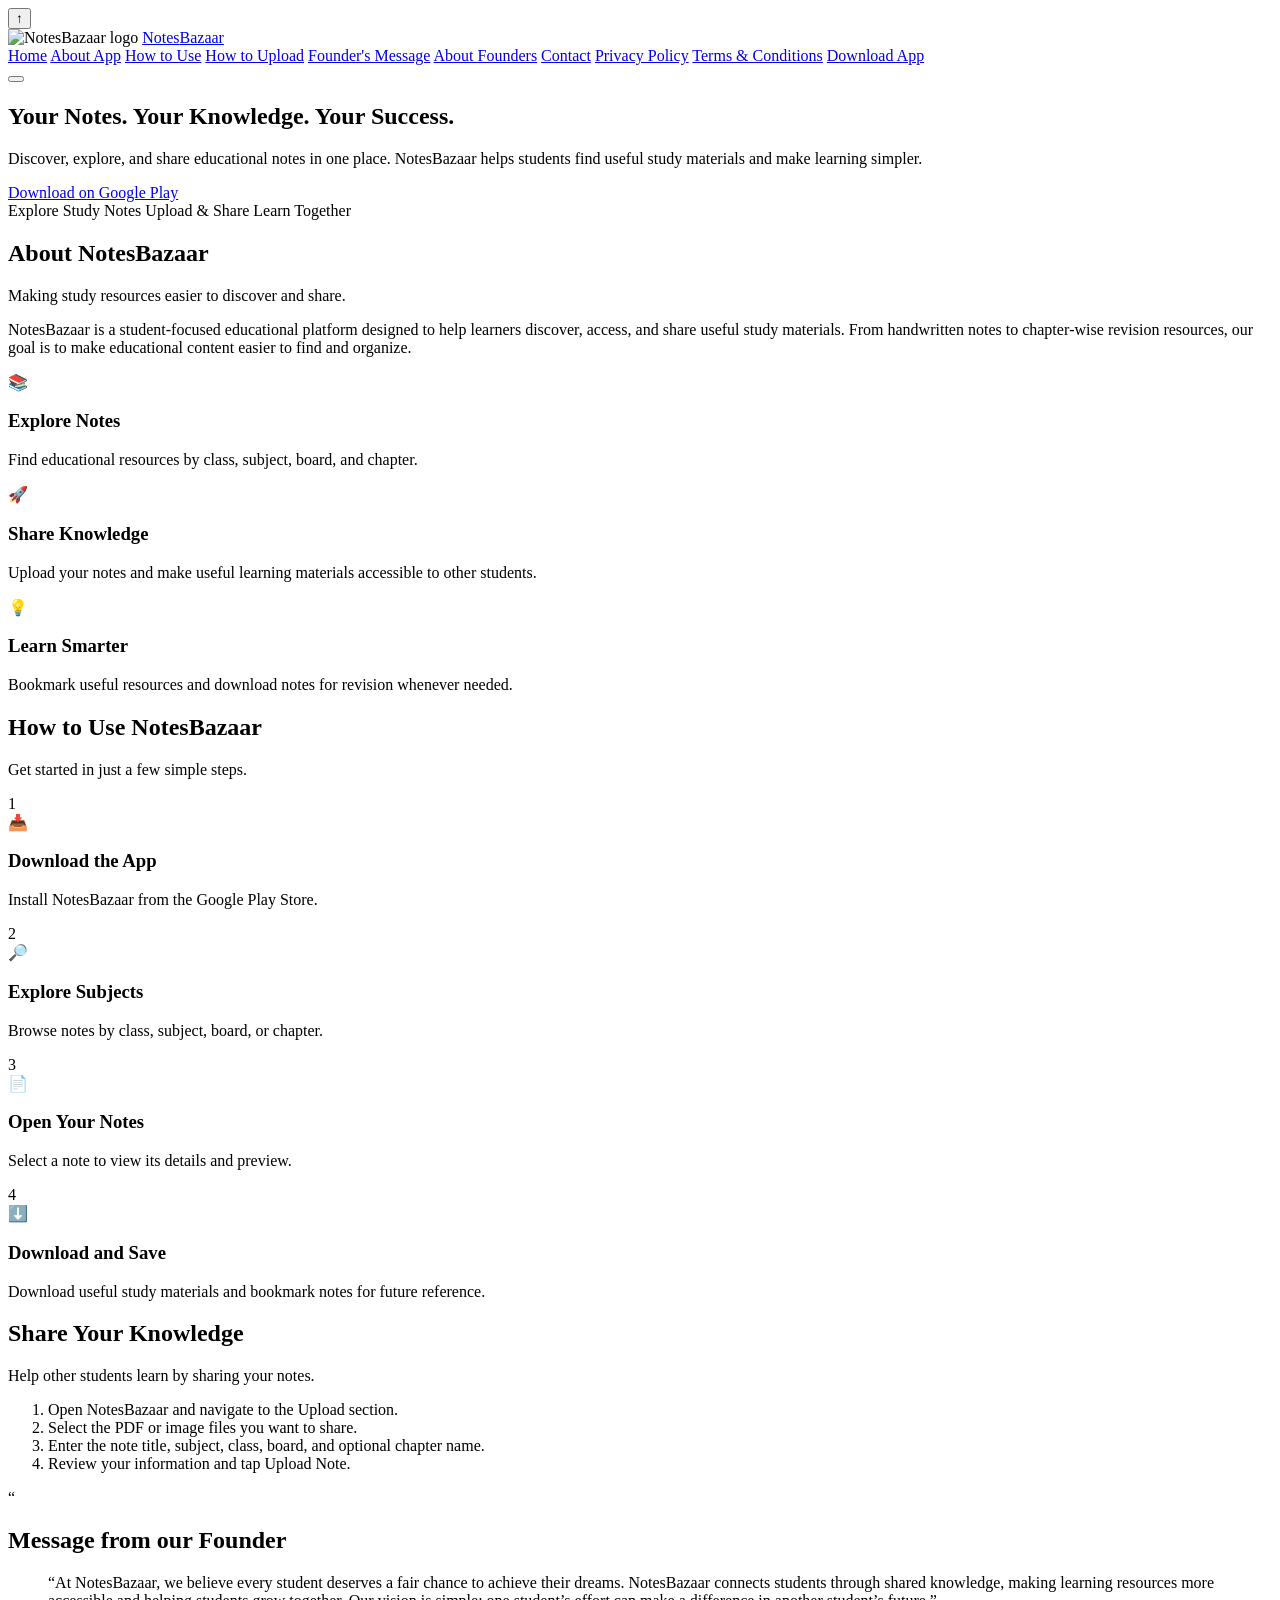
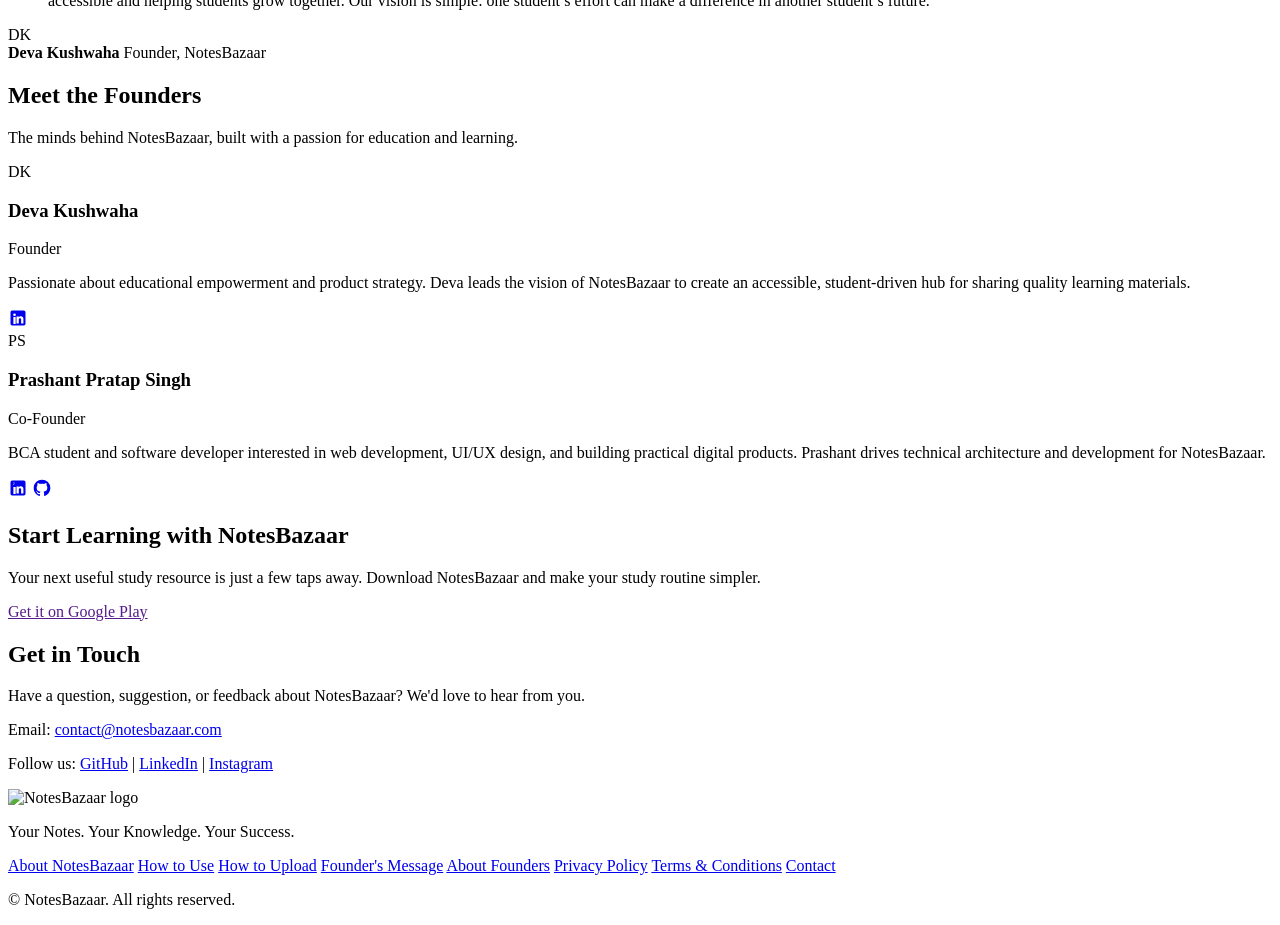
==== index.html @ f878e3d5 "Add files via upload" ====
<!DOCTYPE html>
<html lang="en">
<head>
    <meta charset="UTF-8">
    <meta http-equiv="X-UA-Compatible" content="IE=edge">
    <meta name="viewport" content="width=device-width, initial-scale=1.0">
    <title>NotesBazaar — Study Notes for Students</title>
    <meta name="description" content="Discover, explore, and share educational notes. Download the NotesBazaar app from Google Play.">
    <!-- Open Graph -->
    <meta property="og:title" content="NotesBazaar — Study Notes for Students" />
    <meta property="og:description" content="Discover, explore, and share educational notes. Download the NotesBazaar app from Google Play." />
    <meta property="og:image" content="assets/logo.png" />
    <meta property="og:url" content="#" />
    <link rel="icon" type="image/png" sizes="32x32" href="assets/favicon.png">
    <link rel="icon" type="image/svg+xml" href="assets/favicon.svg">
    <link rel="shortcut icon" href="assets/favicon.ico">
    <link rel="apple-touch-icon" href="assets/apple-touch-icon.png">
    <link href="https://fonts.googleapis.com/css2?family=Inter:wght@400;500;600;700&display=swap" rel="stylesheet">
    <link rel="stylesheet" href="css/style.css">
</head>
<body>
    <!-- Back to top button -->
    <button id="backToTop" aria-label="Back to top">↑</button>

    <!-- Navigation Bar -->
    <nav class="navbar" id="navbar">
        <div class="nav-left">
            <img src="assets/logo.png" alt="NotesBazaar logo" class="logo">
            <a href="#" class="brand">Notes<span class="highlight">Bazaar</span></a>
        </div>
        <div class="nav-right" id="navLinks">
            <a href="#hero" class="nav-link active">Home</a>
            <a href="#about" class="nav-link">About App</a>
            <a href="#howto" class="nav-link">How to Use</a>
            <a href="#upload" class="nav-link">How to Upload</a>
            <a href="#message" class="nav-link">Founder's Message</a>
            <a href="#creator" class="nav-link">About Founders</a>
            <a href="#contact" class="nav-link">Contact</a>
            <a href="privacy-policy.html" class="nav-link">Privacy Policy</a>
            <a href="terms-and-conditions.html" class="nav-link">Terms &amp; Conditions</a>
            <a href="download.html" class="btn-primary nav-button">Download App</a>
        </div>
        <button class="hamburger" id="hamburger" type="button" aria-label="Open menu" aria-controls="navLinks" aria-expanded="false">
            <span></span><span></span><span></span>
        </button>
    </nav>

    <!-- Hero Section -->
    <section class="hero" id="hero">
        <div class="container">
            <div class="hero-left">
                <h1 class="hero-title">Your Notes. Your Knowledge. Your Success.</h1>
                <p class="hero-text">Discover, explore, and share educational notes in one place. NotesBazaar helps students find useful study materials and make learning simpler.</p>
                <div class="hero-buttons">
                    <a href="#download" class="btn-primary">Download on Google Play</a>
                </div>
                <div class="hero-features">
                    <span>Explore Study Notes</span>
                    <span>Upload &amp; Share</span>
                    <span>Learn Together</span>
                </div>
            </div>
        </div>
    </section>

    <!-- About NotesBazaar Section -->
    <section class="about" id="about">
        <div class="container">
            <h2 class="section-title">About NotesBazaar</h2>
            <p class="section-subtitle">Making study resources easier to discover and share.</p>
            <p class="about-text">NotesBazaar is a student‑focused educational platform designed to help learners discover, access, and share useful study materials. From handwritten notes to chapter‑wise revision resources, our goal is to make educational content easier to find and organize.</p>
            <div class="features-grid">
                <div class="feature-card" data-reveal>
                    <div class="icon">📚</div>
                    <h3>Explore Notes</h3>
                    <p>Find educational resources by class, subject, board, and chapter.</p>
                </div>
                <div class="feature-card" data-reveal>
                    <div class="icon">🚀</div>
                    <h3>Share Knowledge</h3>
                    <p>Upload your notes and make useful learning materials accessible to other students.</p>
                </div>
                <div class="feature-card" data-reveal>
                    <div class="icon">💡</div>
                    <h3>Learn Smarter</h3>
                    <p>Bookmark useful resources and download notes for revision whenever needed.</p>
                </div>
            </div>
        </div>
    </section>

    <!-- How to Use Section -->
    <section class="howto" id="howto">
        <div class="container">
            <h2 class="section-title">How to Use NotesBazaar</h2>
            <p class="section-subtitle">Get started in just a few simple steps.</p>
            <div class="steps-grid" data-reveal>
                <div class="step-card">
                    <div class="step-number">1</div>
                    <div class="step-icon">📥</div>
                    <h3>Download the App</h3>
                    <p>Install NotesBazaar from the Google Play Store.</p>
                </div>
                <div class="step-card">
                    <div class="step-number">2</div>
                    <div class="step-icon">🔎</div>
                    <h3>Explore Subjects</h3>
                    <p>Browse notes by class, subject, board, or chapter.</p>
                </div>
                <div class="step-card">
                    <div class="step-number">3</div>
                    <div class="step-icon">📄</div>
                    <h3>Open Your Notes</h3>
                    <p>Select a note to view its details and preview.</p>
                </div>
                <div class="step-card">
                    <div class="step-number">4</div>
                    <div class="step-icon">⬇️</div>
                    <h3>Download and Save</h3>
                    <p>Download useful study materials and bookmark notes for future reference.</p>
                </div>
            </div>
        </div>
    </section>

    <!-- How to Upload Section -->
    <section class="upload" id="upload">
        <div class="container">
            <h2 class="section-title">Share Your Knowledge</h2>
            <p class="section-subtitle">Help other students learn by sharing your notes.</p>
            <ol class="upload-steps" data-reveal>
                <li>Open NotesBazaar and navigate to the Upload section.</li>
                <li>Select the PDF or image files you want to share.</li>
                <li>Enter the note title, subject, class, board, and optional chapter name.</li>
                <li>Review your information and tap Upload Note.</li>
            </ol>
    </section>

    <!-- Message from Founder Section -->
    <section class="founder-message" id="message">
        <div class="container">
            <div class="message-card" data-reveal>
                <div class="quote-badge">
                    <span class="quote-mark">“</span>
                </div>
                <h2 class="section-title">Message from our Founder</h2>
                <blockquote class="message-quote">
                    <p>“At NotesBazaar, we believe every student deserves a fair chance to achieve their dreams. NotesBazaar connects students through shared knowledge, making learning resources more accessible and helping students grow together. Our vision is simple: one student’s effort can make a difference in another student’s future.”</p>
                </blockquote>
                <div class="message-author">
                    <div class="author-avatar">DK</div>
                    <div class="author-meta">
                        <strong class="author-name">Deva Kushwaha</strong>
                        <span class="author-title">Founder, NotesBazaar</span>
                    </div>
                </div>
            </div>
        </div>
    </section>

    <!-- Founders Section -->
    <section class="creator" id="creator">
        <div class="container">
            <h2 class="section-title">Meet the Founders</h2>
            <p class="section-subtitle">The minds behind NotesBazaar, built with a passion for education and learning.</p>
            <div class="founders-grid">
                <!-- Founder: Deva Kushwaha -->
                <div class="founder-card" data-reveal>
                    <div class="founder-avatar">
                        <img src="assets/deva-kushwaha.jpg" alt="Deva Kushwaha" onerror="this.style.display='none'; this.nextElementSibling.style.display='flex'">
                        <span class="avatar-fallback">DK</span>
                    </div>
                    <div class="founder-info">
                        <h3>Deva Kushwaha</h3>
                        <p class="role">Founder</p>
                        <p class="bio">Passionate about educational empowerment and product strategy. Deva leads the vision of NotesBazaar to create an accessible, student-driven hub for sharing quality learning materials.</p>
                        <div class="social-links">
                            <a href="#" aria-label="LinkedIn" title="LinkedIn"><svg width="20" height="20" viewBox="0 0 24 24" fill="currentColor"><path d="M19 3a2 2 0 0 1 2 2v14a2 2 0 0 1-2 2H5a2 2 0 0 1-2-2V5a2 2 0 0 1 2-2h14m-.5 15.5v-5.3a3.26 3.26 0 0 0-3.26-3.26c-.85 0-1.84.52-2.28 1.3v-1.11h-2.79v8.37h2.79v-4.93c0-.77.62-1.4 1.39-1.4a1.4 1.4 0 0 1 1.4 1.4v4.93h2.75M6.46 10.9v8.37H9.2V10.9H6.46M7.83 6.45a1.6 1.6 0 0 0-1.6 1.6 1.6 1.6 0 0 0 1.6 1.6 1.6 1.6 0 0 0 1.6-1.6 1.6 1.6 0 0 0-1.6-1.6Z"/></svg></a>
                        </div>
                    </div>
                </div>

                <!-- Co-Founder: Prashant Pratap Singh -->
                <div class="founder-card" data-reveal>
                    <div class="founder-avatar">
                        <img src="assets/prashant-singh.jpg" alt="Prashant Pratap Singh" onerror="this.style.display='none'; this.nextElementSibling.style.display='flex'">
                        <span class="avatar-fallback">PS</span>
                    </div>
                    <div class="founder-info">
                        <h3>Prashant Pratap Singh</h3>
                        <p class="role">Co-Founder</p>
                        <p class="bio">BCA student and software developer interested in web development, UI/UX design, and building practical digital products. Prashant drives technical architecture and development for NotesBazaar.</p>
                        <div class="social-links">
                            <a href="#" aria-label="LinkedIn" title="LinkedIn"><svg width="20" height="20" viewBox="0 0 24 24" fill="currentColor"><path d="M19 3a2 2 0 0 1 2 2v14a2 2 0 0 1-2 2H5a2 2 0 0 1-2-2V5a2 2 0 0 1 2-2h14m-.5 15.5v-5.3a3.26 3.26 0 0 0-3.26-3.26c-.85 0-1.84.52-2.28 1.3v-1.11h-2.79v8.37h2.79v-4.93c0-.77.62-1.4 1.39-1.4a1.4 1.4 0 0 1 1.4 1.4v4.93h2.75M6.46 10.9v8.37H9.2V10.9H6.46M7.83 6.45a1.6 1.6 0 0 0-1.6 1.6 1.6 1.6 0 0 0 1.6-1.6 1.6 1.6 0 0 0-1.6-1.6Z"/></svg></a>
                            <a href="#" aria-label="GitHub" title="GitHub"><svg width="20" height="20" viewBox="0 0 24 24" fill="currentColor"><path d="M12 2A10 10 0 0 0 2 12c0 4.42 2.87 8.17 6.84 9.5.5.08.66-.23.66-.5v-1.69c-2.77.6-3.36-1.34-3.36-1.34-.46-1.16-1.11-1.47-1.11-1.47-.91-.62.07-.6.07-.6 1 .07 1.53 1.03 1.53 1.03.87 1.52 2.34 1.07 2.91.83.1-.65.35-1.09.63-1.34-2.22-.25-4.55-1.11-4.55-4.92 0-1.11.38-2 1.03-2.71-.1-.25-.45-1.29.1-2.64 0 0 .84-.27 2.75 1.02.79-.22 1.65-.33 2.5-.33.85 0 1.71.11 2.5.33 1.91-1.29 2.75-1.02 2.75-1.02.55 1.35.2 2.39.1 2.64.65.71 1.03 1.6 1.03 2.71 0 3.82-2.34 4.66-4.57 4.91.36.31.69.92.69 1.85V21c0 .27.16.59.67.5C19.14 20.16 22 16.42 22 12A10 10 0 0 0 12 2Z"/></svg></a>
                        </div>
                    </div>
                </div>
            </div>
        </div>
    </section>

    <!-- Download App CTA -->
    <section class="download" id="download">
        <div class="container">
            <h2 class="section-title">Start Learning with NotesBazaar</h2>
            <p class="section-subtitle">Your next useful study resource is just a few taps away. Download NotesBazaar and make your study routine simpler.</p>
            <a href="" id="downloadBtn" class="btn-primary cta-btn" target="_blank" rel="noopener noreferrer">Get it on Google Play</a>
        </div>
    </section>

    <!-- Contact Section -->
    <section class="contact" id="contact">
        <div class="container">
            <h2 class="section-title">Get in Touch</h2>
            <p class="section-subtitle">Have a question, suggestion, or feedback about NotesBazaar? We'd love to hear from you.</p>
            <div class="contact-card" data-reveal>
                <p>Email: <a href="mailto:contact@notesbazaar.com">contact@notesbazaar.com</a></p>
                <p>Follow us: <a href="#" aria-label="GitHub">GitHub</a> | <a href="#" aria-label="LinkedIn">LinkedIn</a> | <a href="#" aria-label="Instagram">Instagram</a></p>
            </div>
        </div>
    </section>

    <!-- Footer -->
    <footer class="footer">
        <div class="container footer-container">
            <div class="footer-brand">
                <img src="assets/logo.png" alt="NotesBazaar logo" class="logo">
                <p class="tagline">Your Notes. Your Knowledge. Your Success.</p>
            </div>
            <div class="footer-links">
                <a href="#about">About NotesBazaar</a>
                <a href="#howto">How to Use</a>
                <a href="#upload">How to Upload</a>
                <a href="#message">Founder's Message</a>
                <a href="#creator">About Founders</a>
                <a href="privacy-policy.html">Privacy Policy</a>
                <a href="terms-and-conditions.html">Terms &amp; Conditions</a>
                <a href="#contact">Contact</a>
            </div>
            <div class="footer-copy">
                <p>© <span id="year"></span> NotesBazaar. All rights reserved.</p>
            </div>
        </div>
    </footer>

    <script src="js/script.js"></script>
</body>
</html>
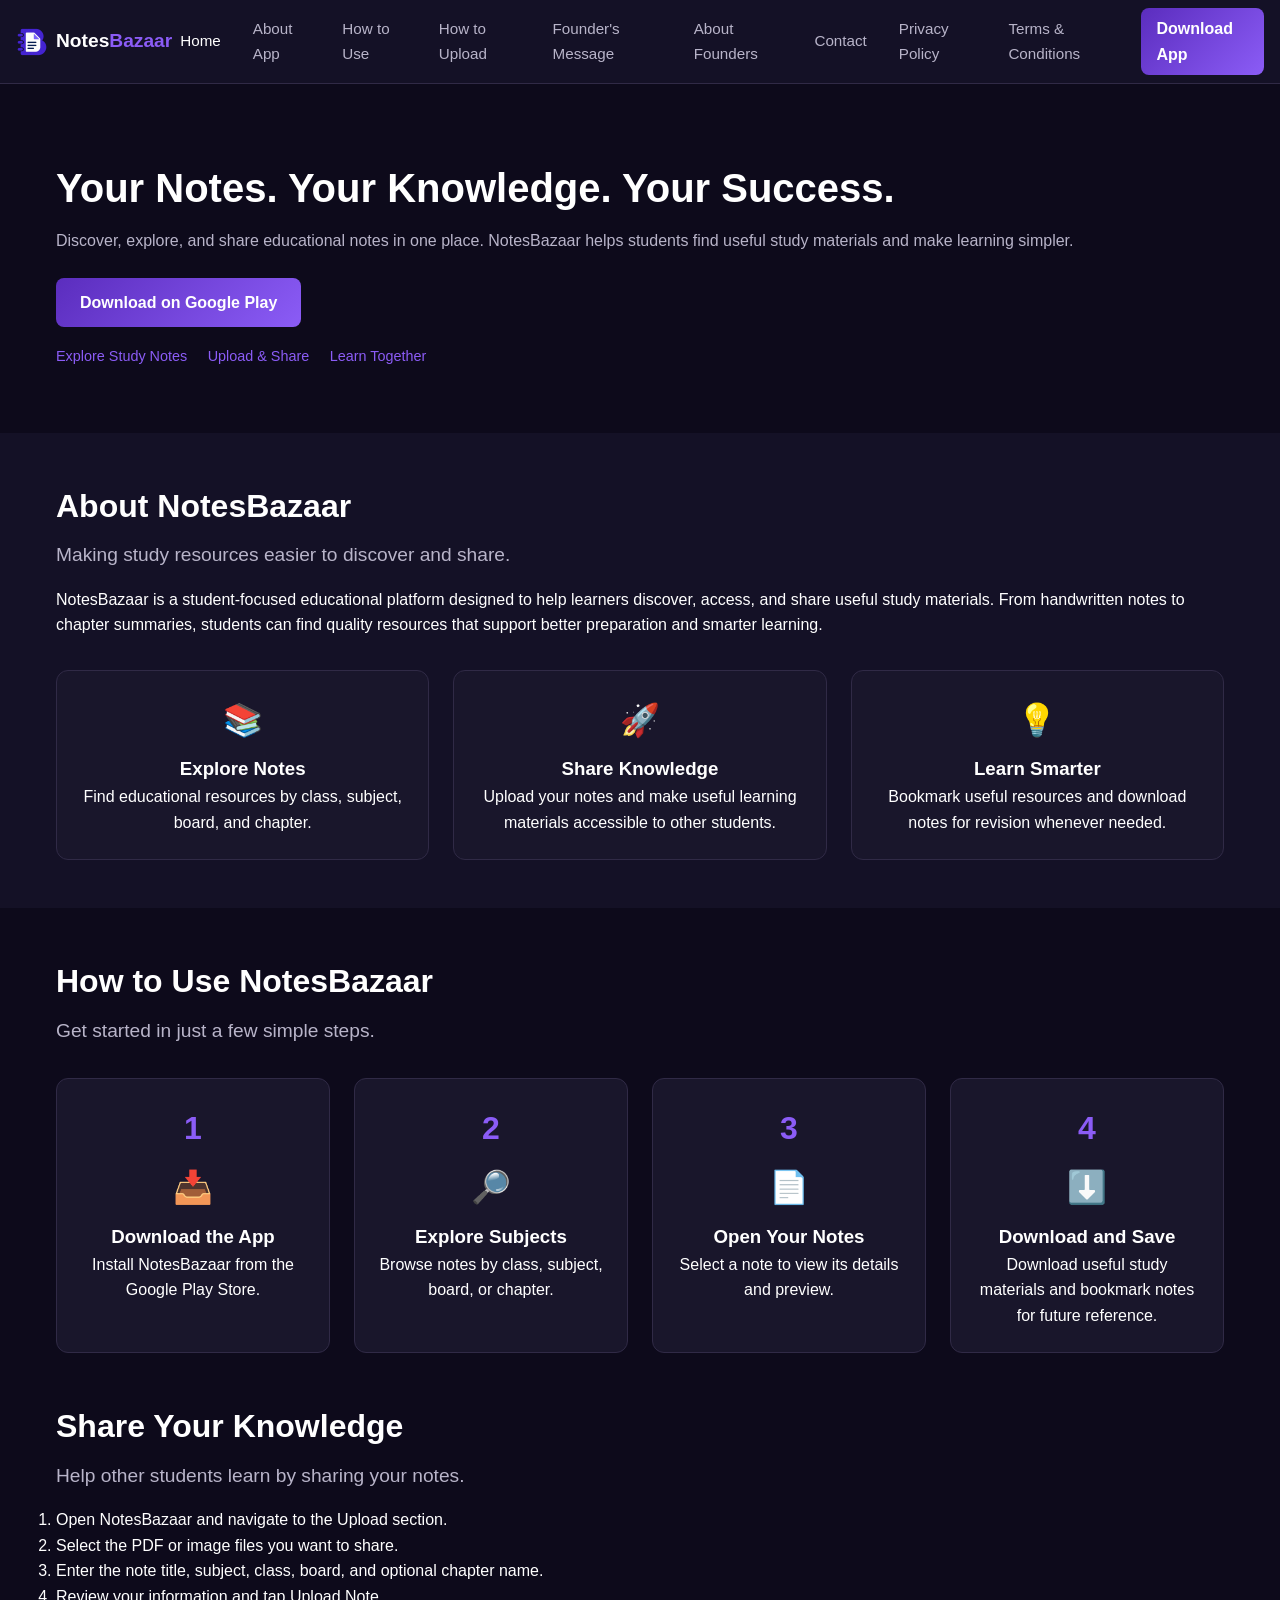
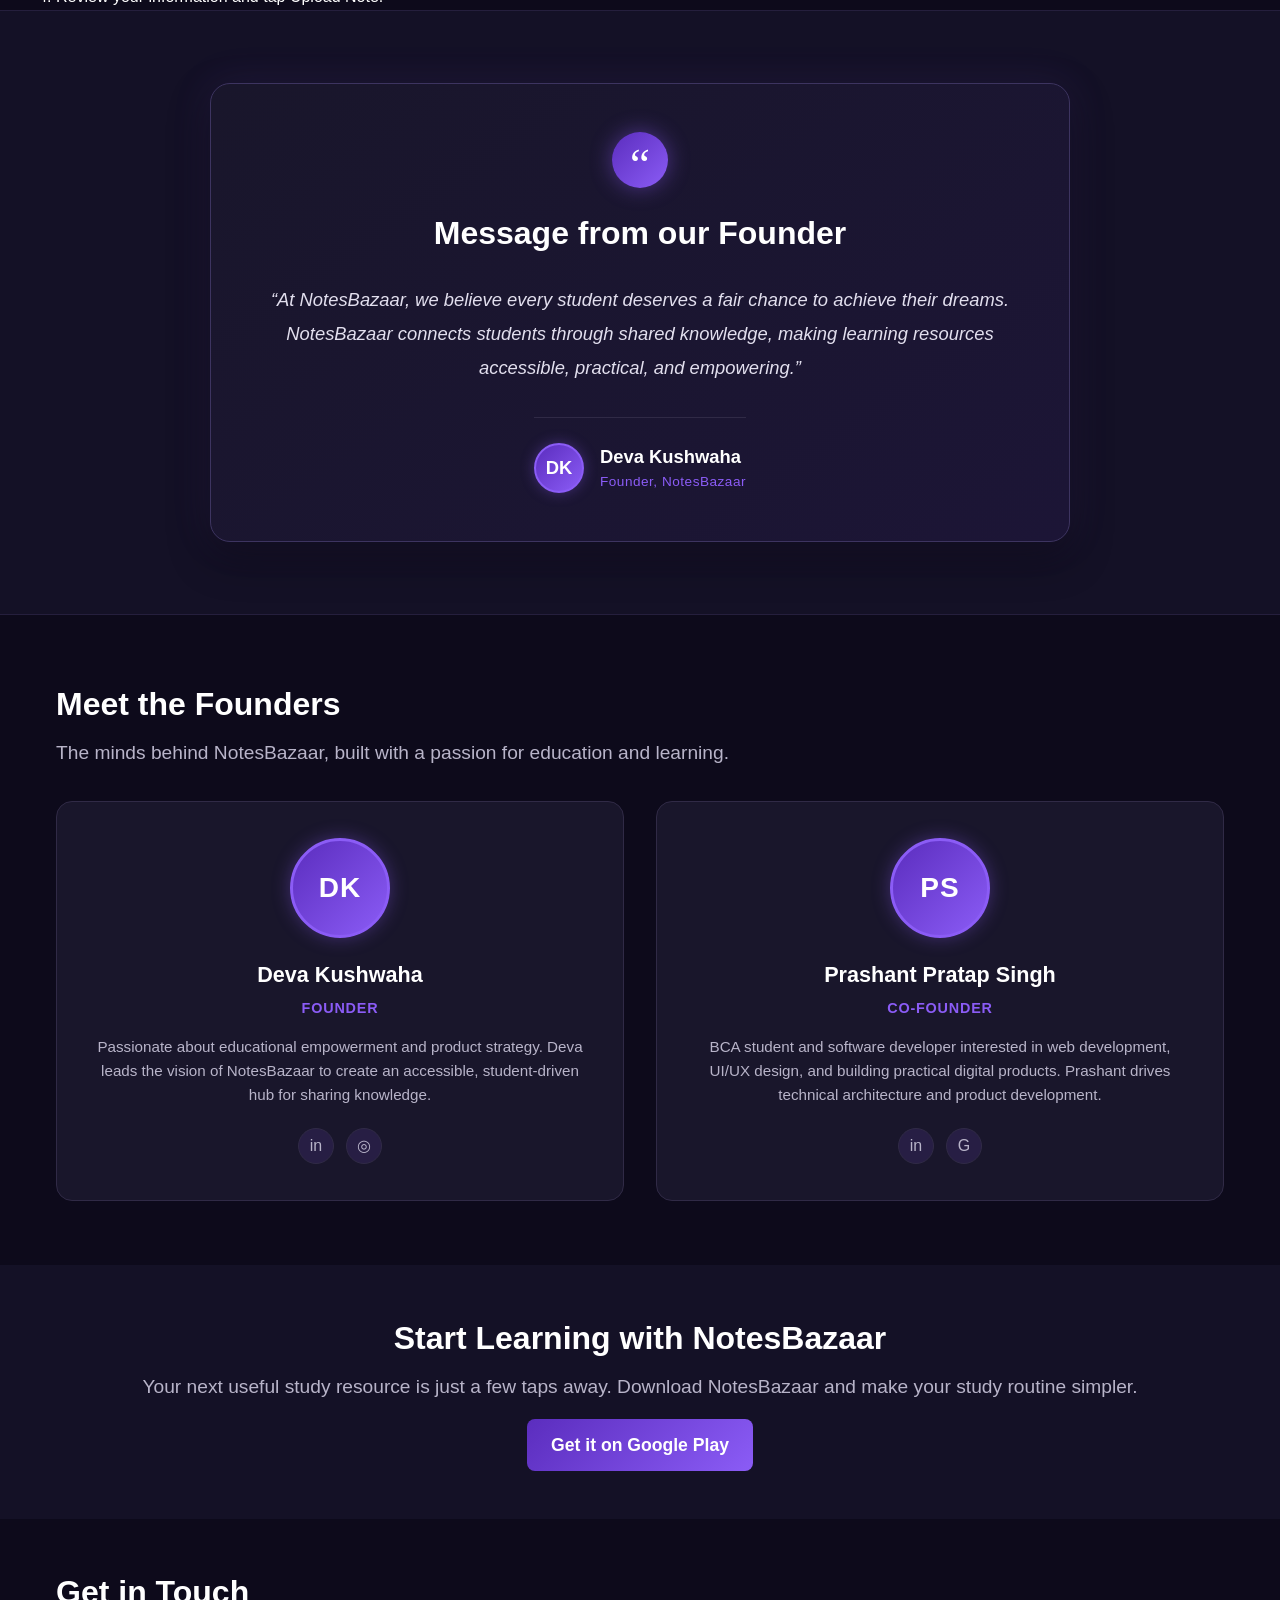
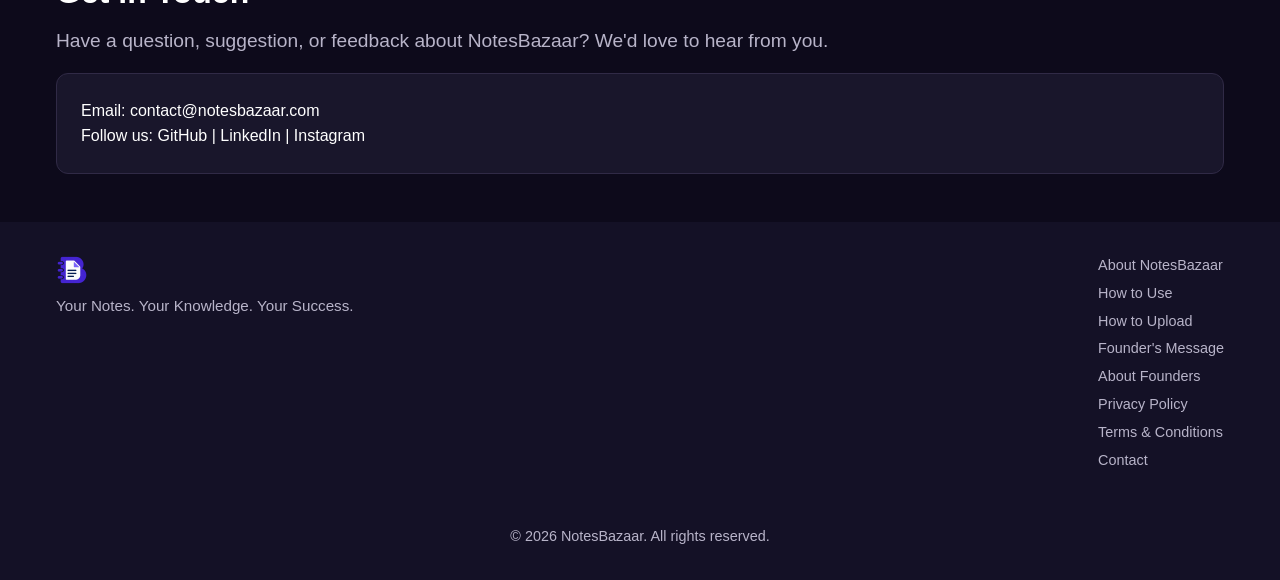
==== commit b665d7ab: "Fix broken stylesheet and asset paths in the homepage so the CSS loads correctly for GitHub Pages/st" ====
--- a/index.html
+++ b/index.html
@@ -9,14 +9,14 @@
     <!-- Open Graph -->
     <meta property="og:title" content="NotesBazaar — Study Notes for Students" />
     <meta property="og:description" content="Discover, explore, and share educational notes. Download the NotesBazaar app from Google Play." />
-    <meta property="og:image" content="assets/logo.png" />
+    <meta property="og:image" content="logo.png" />
     <meta property="og:url" content="#" />
-    <link rel="icon" type="image/png" sizes="32x32" href="assets/favicon.png">
-    <link rel="icon" type="image/svg+xml" href="assets/favicon.svg">
-    <link rel="shortcut icon" href="assets/favicon.ico">
-    <link rel="apple-touch-icon" href="assets/apple-touch-icon.png">
+    <link rel="icon" type="image/png" sizes="32x32" href="favicon.png">
+    <link rel="icon" type="image/svg+xml" href="favicon.svg">
+    <link rel="shortcut icon" href="favicon.ico">
+    <link rel="apple-touch-icon" href="apple-touch-icon.png">
     <link href="https://fonts.googleapis.com/css2?family=Inter:wght@400;500;600;700&display=swap" rel="stylesheet">
-    <link rel="stylesheet" href="css/style.css">
+    <link rel="stylesheet" href="style.css">
 </head>
 <body>
     <!-- Back to top button -->
@@ -25,7 +25,7 @@
     <!-- Navigation Bar -->
     <nav class="navbar" id="navbar">
         <div class="nav-left">
-            <img src="assets/logo.png" alt="NotesBazaar logo" class="logo">
+            <img src="logo.png" alt="NotesBazaar logo" class="logo">
             <a href="#" class="brand">Notes<span class="highlight">Bazaar</span></a>
         </div>
         <div class="nav-right" id="navLinks">
@@ -38,7 +38,7 @@
             <a href="#contact" class="nav-link">Contact</a>
             <a href="privacy-policy.html" class="nav-link">Privacy Policy</a>
             <a href="terms-and-conditions.html" class="nav-link">Terms &amp; Conditions</a>
-            <a href="download.html" class="btn-primary nav-button">Download App</a>
+            <a href="#download" class="btn-primary nav-button">Download App</a>
         </div>
         <button class="hamburger" id="hamburger" type="button" aria-label="Open menu" aria-controls="navLinks" aria-expanded="false">
             <span></span><span></span><span></span>
@@ -68,7 +68,7 @@
         <div class="container">
             <h2 class="section-title">About NotesBazaar</h2>
             <p class="section-subtitle">Making study resources easier to discover and share.</p>
-            <p class="about-text">NotesBazaar is a student‑focused educational platform designed to help learners discover, access, and share useful study materials. From handwritten notes to chapter‑wise revision resources, our goal is to make educational content easier to find and organize.</p>
+            <p class="about-text">NotesBazaar is a student‑focused educational platform designed to help learners discover, access, and share useful study materials. From handwritten notes to chapter summaries, students can find quality resources that support better preparation and smarter learning.</p>
             <div class="features-grid">
                 <div class="feature-card" data-reveal>
                     <div class="icon">📚</div>
@@ -134,6 +134,7 @@
                 <li>Enter the note title, subject, class, board, and optional chapter name.</li>
                 <li>Review your information and tap Upload Note.</li>
             </ol>
+        </div>
     </section>
 
     <!-- Message from Founder Section -->
@@ -145,7 +146,7 @@
                 </div>
                 <h2 class="section-title">Message from our Founder</h2>
                 <blockquote class="message-quote">
-                    <p>“At NotesBazaar, we believe every student deserves a fair chance to achieve their dreams. NotesBazaar connects students through shared knowledge, making learning resources more accessible and helping students grow together. Our vision is simple: one student’s effort can make a difference in another student’s future.”</p>
+                    <p>“At NotesBazaar, we believe every student deserves a fair chance to achieve their dreams. NotesBazaar connects students through shared knowledge, making learning resources accessible, practical, and empowering.”</p>
                 </blockquote>
                 <div class="message-author">
                     <div class="author-avatar">DK</div>
@@ -164,35 +165,32 @@
             <h2 class="section-title">Meet the Founders</h2>
             <p class="section-subtitle">The minds behind NotesBazaar, built with a passion for education and learning.</p>
             <div class="founders-grid">
-                <!-- Founder: Deva Kushwaha -->
                 <div class="founder-card" data-reveal>
                     <div class="founder-avatar">
-                        <img src="assets/deva-kushwaha.jpg" alt="Deva Kushwaha" onerror="this.style.display='none'; this.nextElementSibling.style.display='flex'">
                         <span class="avatar-fallback">DK</span>
                     </div>
                     <div class="founder-info">
                         <h3>Deva Kushwaha</h3>
                         <p class="role">Founder</p>
-                        <p class="bio">Passionate about educational empowerment and product strategy. Deva leads the vision of NotesBazaar to create an accessible, student-driven hub for sharing quality learning materials.</p>
+                        <p class="bio">Passionate about educational empowerment and product strategy. Deva leads the vision of NotesBazaar to create an accessible, student-driven hub for sharing knowledge.</p>
                         <div class="social-links">
-                            <a href="#" aria-label="LinkedIn" title="LinkedIn"><svg width="20" height="20" viewBox="0 0 24 24" fill="currentColor"><path d="M19 3a2 2 0 0 1 2 2v14a2 2 0 0 1-2 2H5a2 2 0 0 1-2-2V5a2 2 0 0 1 2-2h14m-.5 15.5v-5.3a3.26 3.26 0 0 0-3.26-3.26c-.85 0-1.84.52-2.28 1.3v-1.11h-2.79v8.37h2.79v-4.93c0-.77.62-1.4 1.39-1.4a1.4 1.4 0 0 1 1.4 1.4v4.93h2.75M6.46 10.9v8.37H9.2V10.9H6.46M7.83 6.45a1.6 1.6 0 0 0-1.6 1.6 1.6 1.6 0 0 0 1.6 1.6 1.6 1.6 0 0 0 1.6-1.6 1.6 1.6 0 0 0-1.6-1.6Z"/></svg></a>
+                            <a href="#" aria-label="LinkedIn" title="LinkedIn">in</a>
+                            <a href="#" aria-label="Instagram" title="Instagram">◎</a>
                         </div>
                     </div>
                 </div>
 
-                <!-- Co-Founder: Prashant Pratap Singh -->
                 <div class="founder-card" data-reveal>
                     <div class="founder-avatar">
-                        <img src="assets/prashant-singh.jpg" alt="Prashant Pratap Singh" onerror="this.style.display='none'; this.nextElementSibling.style.display='flex'">
                         <span class="avatar-fallback">PS</span>
                     </div>
                     <div class="founder-info">
                         <h3>Prashant Pratap Singh</h3>
                         <p class="role">Co-Founder</p>
-                        <p class="bio">BCA student and software developer interested in web development, UI/UX design, and building practical digital products. Prashant drives technical architecture and development for NotesBazaar.</p>
+                        <p class="bio">BCA student and software developer interested in web development, UI/UX design, and building practical digital products. Prashant drives technical architecture and product development.</p>
                         <div class="social-links">
-                            <a href="#" aria-label="LinkedIn" title="LinkedIn"><svg width="20" height="20" viewBox="0 0 24 24" fill="currentColor"><path d="M19 3a2 2 0 0 1 2 2v14a2 2 0 0 1-2 2H5a2 2 0 0 1-2-2V5a2 2 0 0 1 2-2h14m-.5 15.5v-5.3a3.26 3.26 0 0 0-3.26-3.26c-.85 0-1.84.52-2.28 1.3v-1.11h-2.79v8.37h2.79v-4.93c0-.77.62-1.4 1.39-1.4a1.4 1.4 0 0 1 1.4 1.4v4.93h2.75M6.46 10.9v8.37H9.2V10.9H6.46M7.83 6.45a1.6 1.6 0 0 0-1.6 1.6 1.6 1.6 0 0 0 1.6-1.6 1.6 1.6 0 0 0-1.6-1.6Z"/></svg></a>
-                            <a href="#" aria-label="GitHub" title="GitHub"><svg width="20" height="20" viewBox="0 0 24 24" fill="currentColor"><path d="M12 2A10 10 0 0 0 2 12c0 4.42 2.87 8.17 6.84 9.5.5.08.66-.23.66-.5v-1.69c-2.77.6-3.36-1.34-3.36-1.34-.46-1.16-1.11-1.47-1.11-1.47-.91-.62.07-.6.07-.6 1 .07 1.53 1.03 1.53 1.03.87 1.52 2.34 1.07 2.91.83.1-.65.35-1.09.63-1.34-2.22-.25-4.55-1.11-4.55-4.92 0-1.11.38-2 1.03-2.71-.1-.25-.45-1.29.1-2.64 0 0 .84-.27 2.75 1.02.79-.22 1.65-.33 2.5-.33.85 0 1.71.11 2.5.33 1.91-1.29 2.75-1.02 2.75-1.02.55 1.35.2 2.39.1 2.64.65.71 1.03 1.6 1.03 2.71 0 3.82-2.34 4.66-4.57 4.91.36.31.69.92.69 1.85V21c0 .27.16.59.67.5C19.14 20.16 22 16.42 22 12A10 10 0 0 0 12 2Z"/></svg></a>
+                            <a href="#" aria-label="LinkedIn" title="LinkedIn">in</a>
+                            <a href="#" aria-label="GitHub" title="GitHub">G</a>
                         </div>
                     </div>
                 </div>
@@ -225,7 +223,7 @@
     <footer class="footer">
         <div class="container footer-container">
             <div class="footer-brand">
-                <img src="assets/logo.png" alt="NotesBazaar logo" class="logo">
+                <img src="logo.png" alt="NotesBazaar logo" class="logo">
                 <p class="tagline">Your Notes. Your Knowledge. Your Success.</p>
             </div>
             <div class="footer-links">
@@ -244,6 +242,6 @@
         </div>
     </footer>
 
-    <script src="js/script.js"></script>
+    <script src="script.js"></script>
 </body>
 </html>
--- a/style.css
+++ b/style.css
@@ -0,0 +1,537 @@
+/* Base Reset */
+* {
+  margin: 0;
+  padding: 0;
+  box-sizing: border-box;
+}
+
+html {
+  scroll-behavior: smooth;
+}
+
+body {
+  font-family: 'Inter', sans-serif;
+  background-color: #0D0A1B; /* Main background */
+  color: #FFFFFF; /* Main text */
+  line-height: 1.6;
+}
+
+a { color: inherit; text-decoration: none; }
+
+.container { max-width: 1200px; margin: 0 auto; padding: 0 1rem; }
+
+/* Utility */
+.btn-primary {
+  display: inline-block;
+  background: linear-gradient(135deg, #5B2DBE, #8B5CF6);
+  color: #FFFFFF;
+  padding: 0.75rem 1.5rem;
+  border: none;
+  border-radius: 8px;
+  font-weight: 600;
+  cursor: pointer;
+  transition: transform 0.2s;
+}
+
+.btn-primary:hover { transform: translateY(-2px); }
+
+.btn-outline {
+  display: inline-block;
+  border: 2px solid #5B2DBE;
+  color: #5B2DBE;
+  padding: 0.75rem 1.5rem;
+  border-radius: 8px;
+  font-weight: 600;t
+  background: transparent;
+  cursor: pointer;
+  transition: background 0.2s, color 0.2s;
+}
+
+.btn-outline:hover {
+  background: rgba(91,45,190,0.1);
+  color: #8B5CF6;
+}
+
+/* Navbar */
+.navbar {
+  position: sticky;
+  top: 0;
+  background: #141126; /* Secondary background */
+  display: flex;
+  justify-content: space-between;
+  align-items: center;
+  padding: 0.5rem 1rem;
+  z-index: 1000;
+  border-bottom: 1px solid #302A46;
+}
+
+.nav-left { display: flex; align-items: center; gap: 0.5rem; }
+.logo { width: 32px; height: 32px; object-fit: contain; vertical-align: middle; }
+.brand { font-size: 1.2rem; font-weight: 600; color: #FFFFFF; }
+.brand .highlight { color: #8B5CF6; }
+
+.nav-right { display: flex; align-items: center; gap: 1rem; }
+.nav-link { color: #B8B4C9; font-size: 0.95rem; padding: 0.5rem; transition: color 0.2s; }
+.nav-link:hover, .nav-link.active { color: #FFFFFF; }
+.nav-button { padding: 0.5rem 1rem; }
+
+.hamburger {
+  display: none;
+  flex-direction: column;
+  justify-content: center;
+  align-items: center;
+  gap: 5px;
+  width: 40px;
+  height: 40px;
+  cursor: pointer;
+  background: transparent;
+  border: none;
+  border-radius: 8px;
+  padding: 6px;
+  color: inherit;
+  font: inherit;
+  transition: background-color 0.2s ease;
+  user-select: none;
+  -webkit-tap-highlight-color: transparent;
+}
+
+.hamburger:hover,
+.hamburger:focus-visible {
+  background: rgba(139, 92, 246, 0.15);
+  outline: none;
+}
+
+.hamburger span {
+  display: block;
+  width: 22px;
+  height: 2px;
+  background: #FFFFFF;
+  border-radius: 2px;
+  transition: transform 0.3s ease, opacity 0.2s ease;
+  transform-origin: center;
+}
+
+.hamburger.active span:nth-child(1) {
+  transform: translateY(7px) rotate(45deg);
+}
+
+.hamburger.active span:nth-child(2) {
+  opacity: 0;
+  transform: scaleX(0);
+}
+
+.hamburger.active span:nth-child(3) {
+  transform: translateY(-7px) rotate(-45deg);
+}
+
+/* Hero */
+.hero { padding: 4rem 0; background: #0D0A1B; }
+.hero .container { position: relative; display: flex; flex-wrap: wrap; gap: 2rem; align-items: center; }
+.hero-left { position: relative; z-index: 1; flex: 1 1 400px; }
+/* .badge removed as per new design */
+.hero-title { font-size: 2.5rem; margin: 0.5rem 0; color: #FFFFFF; }
+.hero-text { font-size: 1rem; margin-bottom: 1.5rem; color: #B8B4C9; }
+.hero-buttons { display: flex; gap: 1rem; margin-bottom: 1rem; }
+.hero-features span { display: inline-block; margin-right: 1rem; font-size: 0.9rem; color: #8B5CF6; }
+
+/* Phone mockup */
+.phone-mockup {
+  position: relative;
+  width: 260px;
+  height: 520px;
+  background: #19162B; /* Card background */
+  border-radius: 24px;
+  box-shadow: 0 4px 12px rgba(0,0,0,0.5);
+  overflow: hidden;
+}
+.phone-screen {
+  padding: 1rem;
+  height: 85%;
+}
+.search-bar input {
+  width: 100%;
+  padding: 0.5rem;
+  border: 1px solid #302A46;
+  border-radius: 8px;
+  background: #141126;
+  color: #B8B4C9;
+}
+.chips { margin: 0.5rem 0; display: flex; flex-wrap: wrap; gap: 0.3rem; }
+.chip { background: #5B2DBE; color: #FFFFFF; padding: 0.2rem 0.5rem; border-radius: 12px; font-size: 0.75rem; }
+.trending-list { list-style: none; margin-top: 0.5rem; }
+.trending-list li { padding: 0.3rem 0; border-bottom: 1px solid #302A46; color: #B8B4C9; font-size: 0.85rem; }
+.phone-bottom-nav {
+  position: absolute;
+  bottom: 0;
+  width: 100%;
+  height: 10%;
+  background: #5B2DBE;
+  display: flex; justify-content: space-around; align-items: center;
+}
+
+/* About Section */
+.about { padding: 3rem 0; background: #141126; }
+.section-title { font-size: 2rem; margin-bottom: 0.5rem; color: #FFFFFF; }
+.section-subtitle { font-size: 1.2rem; color: #B8B4C9; margin-bottom: 1rem; }
+.features-grid { display: grid; grid-template-columns: repeat(auto-fit, minmax(250px,1fr)); gap: 1.5rem; margin-top: 2rem; }
+.feature-card {
+  background: #19162B;
+  padding: 1.5rem;
+  border-radius: 12px;
+  border: 1px solid #302A46;
+  text-align: center;
+  transition: transform 0.2s, box-shadow 0.2s;
+}
+.feature-card:hover { transform: translateY(-4px); box-shadow: 0 6px 12px rgba(0,0,0,0.4); }
+.feature-card .icon { font-size: 2rem; margin-bottom: 0.5rem; }
+
+/* Howto Section */
+.howto { padding: 3rem 0; background: #0D0A1B; }
+.steps-grid { display: grid; grid-template-columns: repeat(auto-fit, minmax(200px,1fr)); gap: 1.5rem; margin-top: 2rem; }
+.step-card {
+  background: #19162B;
+  border: 1px solid #302A46;
+  border-radius: 12px;
+  padding: 1.5rem;
+  text-align: center;
+  transition: transform 0.2s, box-shadow 0.2s, border-color 0.2s;
+}
+.step-card:hover {
+  transform: translateY(-4px);
+  border-color: #8B5CF6;
+  box-shadow: 0 6px 12px rgba(139,92,246,0.2);
+}
+.step-number { font-size: 2rem; font-weight: 700; color: #8B5CF6; }
+.step-icon { font-size: 2rem; margin: 0.5rem 0; }
+
+/* Message from Founder Section */
+.founder-message {
+  padding: 4.5rem 0;
+  background: #141126;
+  position: relative;
+  border-top: 1px solid #251F3D;
+  border-bottom: 1px solid #251F3D;
+}
+
+.message-card {
+  max-width: 860px;
+  margin: 0 auto;
+  background: linear-gradient(145deg, #19162B 0%, #1c1536 100%);
+  border: 1px solid #3d3460;
+  border-radius: 20px;
+  padding: 3rem 2.5rem;
+  text-align: center;
+  position: relative;
+  box-shadow: 0 16px 40px rgba(0, 0, 0, 0.4), 0 0 40px rgba(139, 92, 246, 0.12);
+  transition: transform 0.3s ease, border-color 0.3s ease, box-shadow 0.3s ease;
+}
+
+.message-card:hover {
+  transform: translateY(-3px);
+  border-color: #8B5CF6;
+  box-shadow: 0 20px 48px rgba(0, 0, 0, 0.5), 0 0 50px rgba(139, 92, 246, 0.2);
+}
+
+.quote-badge {
+  width: 56px;
+  height: 56px;
+  margin: 0 auto 1.25rem;
+  border-radius: 50%;
+  background: linear-gradient(135deg, #5B2DBE, #8B5CF6);
+  display: flex;
+  align-items: center;
+  justify-content: center;
+  box-shadow: 0 0 22px rgba(139, 92, 246, 0.45);
+}
+
+.quote-mark {
+  font-family: Georgia, serif;
+  font-size: 2.8rem;
+  line-height: 1;
+  color: #FFFFFF;
+  margin-top: 10px;
+}
+
+.founder-message .section-title {
+  font-size: 2rem;
+  margin-bottom: 1.5rem;
+  color: #FFFFFF;
+}
+
+.message-quote {
+  margin: 0 0 2rem;
+  padding: 0;
+}
+
+.message-quote p {
+  font-size: 1.15rem;
+  line-height: 1.85;
+  color: #E2DFEE;
+  font-style: italic;
+  font-weight: 400;
+  margin: 0;
+}
+
+.message-author {
+  display: inline-flex;
+  align-items: center;
+  gap: 1rem;
+  text-align: left;
+  padding-top: 1.5rem;
+  border-top: 1px solid #302A46;
+}
+
+.author-avatar {
+  width: 50px;
+  height: 50px;
+  border-radius: 50%;
+  background: linear-gradient(135deg, #5B2DBE, #8B5CF6);
+  color: #FFFFFF;
+  font-weight: 700;
+  font-size: 1.15rem;
+  display: flex;
+  align-items: center;
+  justify-content: center;
+  border: 2px solid #8B5CF6;
+  box-shadow: 0 0 14px rgba(139, 92, 246, 0.35);
+  flex-shrink: 0;
+}
+
+.author-meta {
+  display: flex;
+  flex-direction: column;
+}
+
+.author-name {
+  font-size: 1.15rem;
+  color: #FFFFFF;
+  font-weight: 600;
+}
+
+.author-title {
+  font-size: 0.85rem;
+  color: #8B5CF6;
+  font-weight: 500;
+  letter-spacing: 0.5px;
+}
+
+@media (max-width: 768px) {
+  .founder-message {
+    padding: 3rem 0;
+  }
+  .message-card {
+    padding: 2rem 1.25rem;
+  }
+  .message-quote p {
+    font-size: 1.05rem;
+    line-height: 1.7;
+  }
+  .founder-message .section-title {
+    font-size: 1.65rem;
+  }
+}
+
+/* Founders Section */
+.creator { padding: 4rem 0; background: #0D0A1B; }
+.founders-grid {
+  display: grid;
+  grid-template-columns: repeat(auto-fit, minmax(290px, 1fr));
+  gap: 2rem;
+  margin-top: 2rem;
+}
+.founder-card {
+  background: #19162B;
+  border: 1px solid #302A46;
+  border-radius: 16px;
+  padding: 2.25rem 2rem;
+  display: flex;
+  flex-direction: column;
+  align-items: center;
+  text-align: center;
+  transition: transform 0.25s ease, border-color 0.25s ease, box-shadow 0.25s ease;
+}
+.founder-card:hover {
+  transform: translateY(-4px);
+  border-color: #8B5CF6;
+  box-shadow: 0 12px 28px rgba(139, 92, 246, 0.18);
+}
+.founder-avatar {
+  width: 100px;
+  height: 100px;
+  border-radius: 50%;
+  margin-bottom: 1.25rem;
+  position: relative;
+  overflow: hidden;
+  display: flex;
+  align-items: center;
+  justify-content: center;
+  border: 3px solid #8B5CF6;
+  box-shadow: 0 0 18px rgba(139, 92, 246, 0.35);
+  background: linear-gradient(135deg, #5B2DBE, #8B5CF6);
+  flex-shrink: 0;
+}
+.founder-avatar img {
+  width: 100%;
+  height: 100%;
+  object-fit: cover;
+}
+.founder-avatar .avatar-fallback {
+  display: flex;
+  align-items: center;
+  justify-content: center;
+  width: 100%;
+  height: 100%;
+  font-size: 1.75rem;
+  font-weight: 700;
+  color: #FFFFFF;
+  letter-spacing: 1px;
+}
+.founder-info {
+  display: flex;
+  flex-direction: column;
+  align-items: center;
+}
+.founder-info h3 {
+  font-size: 1.35rem;
+  color: #FFFFFF;
+  margin-bottom: 0.3rem;
+}
+.founder-info .role {
+  font-size: 0.9rem;
+  color: #8B5CF6;
+  font-weight: 600;
+  margin-bottom: 0.9rem;
+  text-transform: uppercase;
+  letter-spacing: 0.8px;
+}
+.founder-info .bio {
+  color: #B8B4C9;
+  font-size: 0.95rem;
+  line-height: 1.6;
+  margin-bottom: 1.25rem;
+}
+.founder-info .social-links {
+  display: flex;
+  gap: 0.75rem;
+}
+.founder-info .social-links a {
+  display: inline-flex;
+  align-items: center;
+  justify-content: center;
+  width: 36px;
+  height: 36px;
+  border-radius: 50%;
+  background: rgba(139, 92, 246, 0.12);
+  color: #B8B4C9;
+  border: 1px solid #302A46;
+  transition: color 0.2s, background-color 0.2s, border-color 0.2s, transform 0.2s;
+}
+.founder-info .social-links a:hover {
+  color: #FFFFFF;
+  background: #5B2DBE;
+  border-color: #8B5CF6;
+  transform: translateY(-2px);
+}
+.connect-btn { margin-top: 1rem; display: inline-block; }
+
+/* Download CTA */
+.download { padding: 3rem 0; background: #141126; text-align: center; }
+.cta-btn { font-size: 1.1rem; }
+
+/* Contact Section */
+.contact { padding: 3rem 0; background: #0D0A1B; }
+.contact-card { background: #19162B; padding: 1.5rem; border-radius: 12px; border: 1px solid #302A46; }
+
+/* Footer */
+.footer { padding: 2rem 0; background: #141126; color: #B8B4C9; font-size: 0.9rem; }
+.footer-container { display: flex; flex-wrap: wrap; gap: 2rem; justify-content: space-between; }
+.footer-brand .tagline { margin-top: 0.5rem; font-size: 0.95rem; }
+.footer-links a { display: block; color: #B8B4C9; margin-bottom: 0.3rem; }
+.footer-copy { width: 100%; text-align: center; margin-top: 1rem; }
+
+/* Back to top */
+#backToTop {
+  position: fixed;
+  bottom: 2rem;
+  right: 2rem;
+  background: #5B2DBE;
+  color: #FFFFFF;
+  border: none;
+  border-radius: 50%;
+  width: 40px;
+  height: 40px;
+  font-size: 1.2rem;
+  cursor: pointer;
+  display: none;
+  align-items: center;
+  justify-content: center;
+}
+
+/* Responsive */
+@media (max-width: 768px) {
+  .hamburger {
+    display: flex;
+  }
+
+  .nav-right {
+    display: flex;
+    flex-direction: column;
+    align-items: stretch;
+    position: absolute;
+    top: 100%;
+    left: 0;
+    right: 0;
+    width: 100%;
+    background: #141126;
+    border-top: 1px solid #302A46;
+    border-bottom: 1px solid #302A46;
+    box-shadow: 0 16px 30px rgba(0, 0, 0, 0.6);
+    padding: 0 1.25rem;
+    gap: 0.25rem;
+    max-height: 0;
+    opacity: 0;
+    visibility: hidden;
+    overflow: hidden;
+    transition: max-height 0.35s ease, opacity 0.25s ease, visibility 0.35s ease, padding 0.35s ease;
+  }
+
+  .nav-right.active {
+    max-height: 85vh;
+    opacity: 1;
+    visibility: visible;
+    overflow-y: auto;
+    padding: 1rem 1.25rem 1.5rem;
+  }
+
+  .nav-link {
+    display: block;
+    padding: 0.75rem 1rem;
+    border-radius: 8px;
+    font-size: 1rem;
+    color: #B8B4C9;
+    transition: background-color 0.2s ease, color 0.2s ease;
+  }
+
+  .nav-link:hover,
+  .nav-link:focus,
+  .nav-link.active {
+    background: rgba(139, 92, 246, 0.15);
+    color: #FFFFFF;
+  }
+
+  .nav-button {
+    margin-top: 0.5rem;
+    text-align: center;
+    width: 100%;
+    display: block;
+  }
+
+  .hero .container, .creator-container { flex-direction: column; }
+  .hero-right { order: -1; }
+}
+
+/* Reduced motion */
+@media (prefers-reduced-motion: reduce) {
+  *, *::before, *::after { transition: none !important; }
+  .step-card:hover { transform: none; }
+}
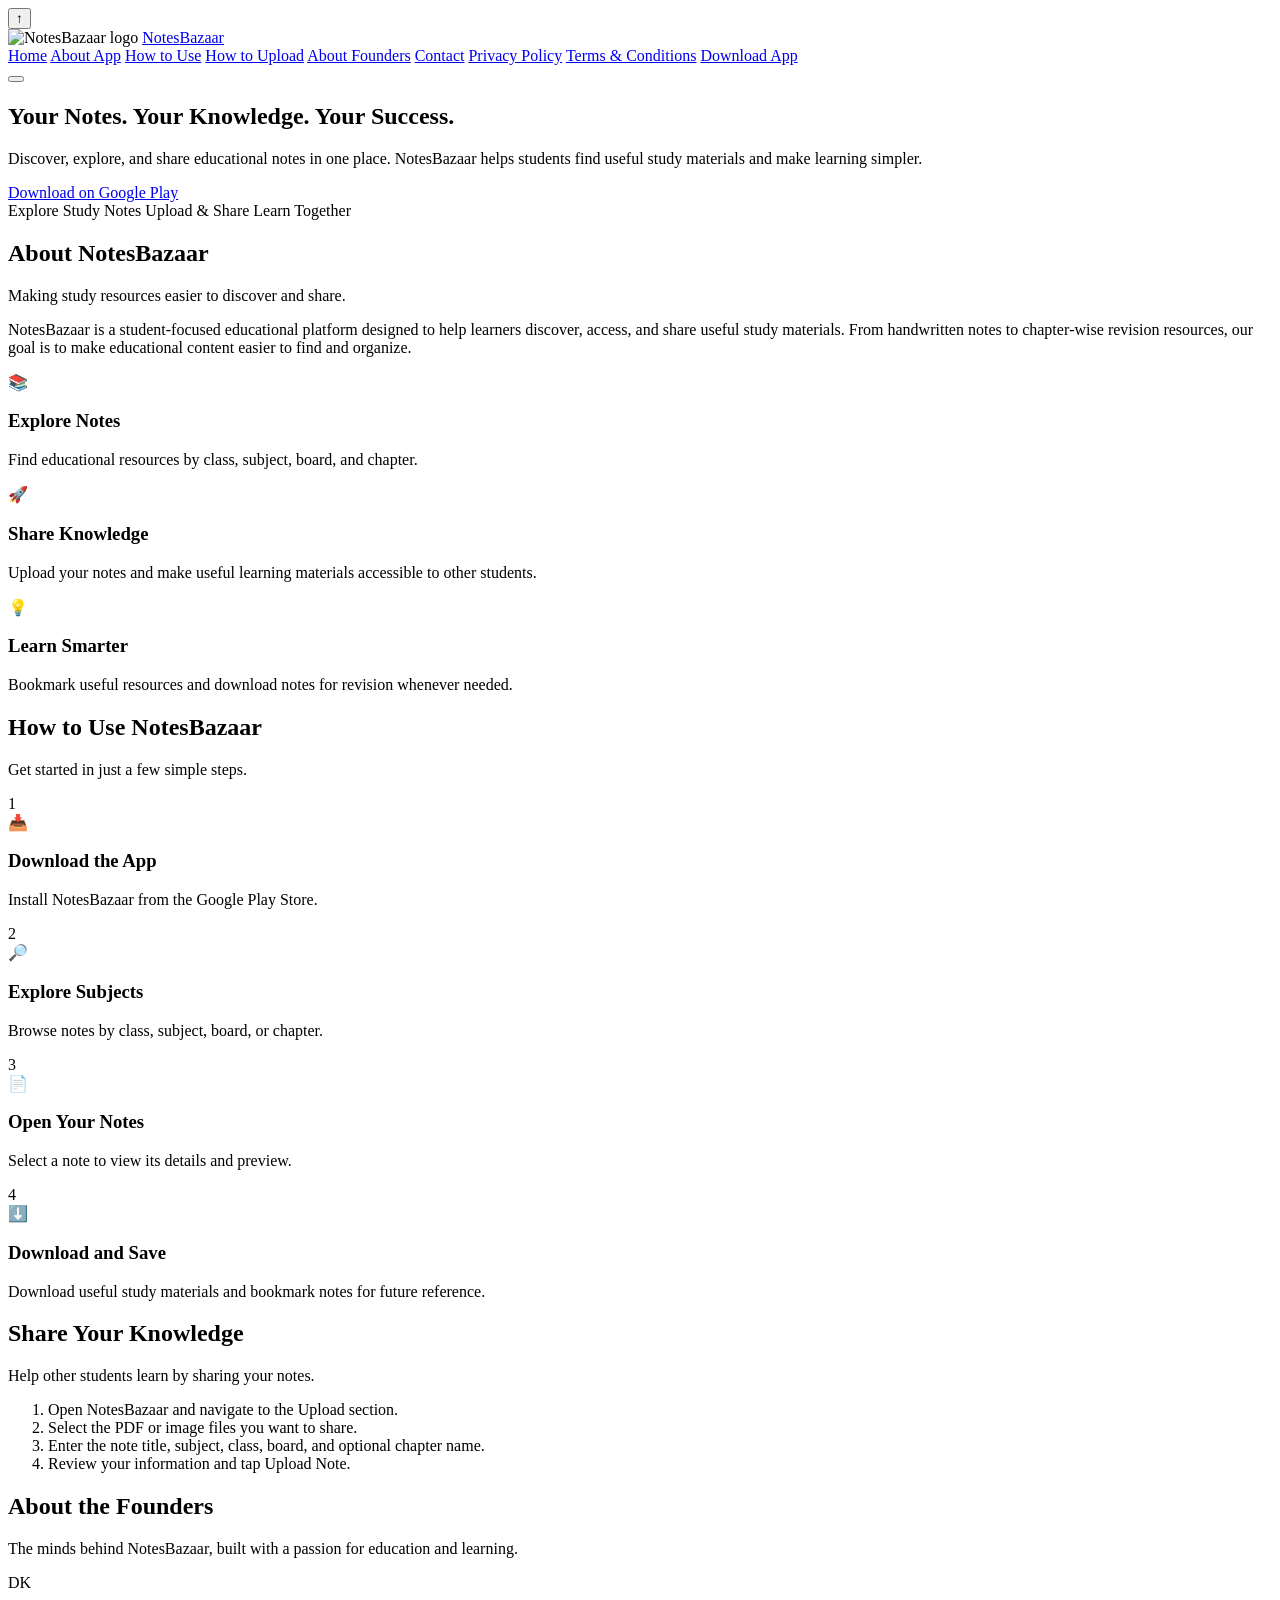
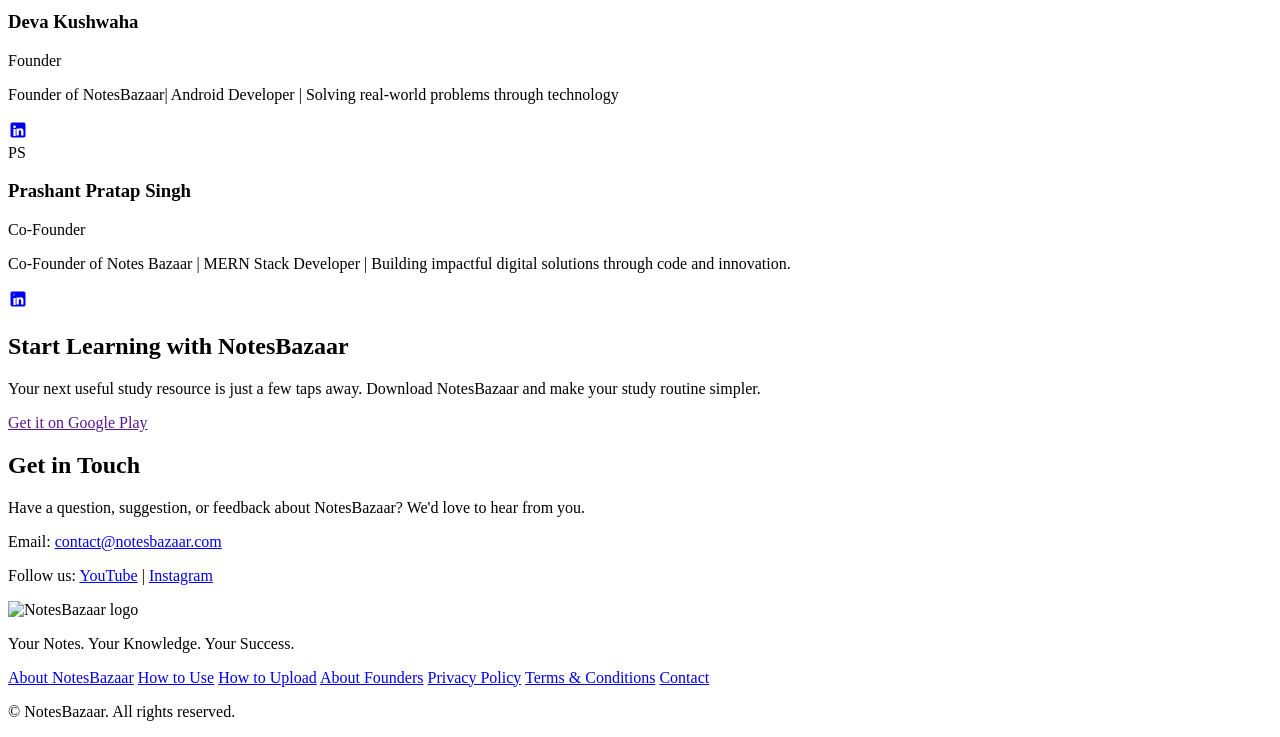
==== commit 07e6b501: "Update asset paths and modify founder section" ====
--- a/index.html
+++ b/index.html
@@ -9,14 +9,14 @@
     <!-- Open Graph -->
     <meta property="og:title" content="NotesBazaar — Study Notes for Students" />
     <meta property="og:description" content="Discover, explore, and share educational notes. Download the NotesBazaar app from Google Play." />
-    <meta property="og:image" content="logo.png" />
+    <meta property="og:image" content="assets/logo.png" />
     <meta property="og:url" content="#" />
-    <link rel="icon" type="image/png" sizes="32x32" href="favicon.png">
-    <link rel="icon" type="image/svg+xml" href="favicon.svg">
-    <link rel="shortcut icon" href="favicon.ico">
-    <link rel="apple-touch-icon" href="apple-touch-icon.png">
+    <link rel="icon" type="image/png" sizes="32x32" href="assets/favicon.png">
+    <link rel="icon" type="image/svg+xml" href="assets/favicon.svg">
+    <link rel="shortcut icon" href="assets/favicon.ico">
+    <link rel="apple-touch-icon" href="assets/apple-touch-icon.png">
     <link href="https://fonts.googleapis.com/css2?family=Inter:wght@400;500;600;700&display=swap" rel="stylesheet">
-    <link rel="stylesheet" href="style.css">
+    <link rel="stylesheet" href="css/style.css">
 </head>
 <body>
     <!-- Back to top button -->
@@ -25,7 +25,7 @@
     <!-- Navigation Bar -->
     <nav class="navbar" id="navbar">
         <div class="nav-left">
-            <img src="logo.png" alt="NotesBazaar logo" class="logo">
+            <img src="assets/logo.png" alt="NotesBazaar logo" class="logo">
             <a href="#" class="brand">Notes<span class="highlight">Bazaar</span></a>
         </div>
         <div class="nav-right" id="navLinks">
@@ -33,12 +33,11 @@
             <a href="#about" class="nav-link">About App</a>
             <a href="#howto" class="nav-link">How to Use</a>
             <a href="#upload" class="nav-link">How to Upload</a>
-            <a href="#message" class="nav-link">Founder's Message</a>
             <a href="#creator" class="nav-link">About Founders</a>
             <a href="#contact" class="nav-link">Contact</a>
             <a href="privacy-policy.html" class="nav-link">Privacy Policy</a>
             <a href="terms-and-conditions.html" class="nav-link">Terms &amp; Conditions</a>
-            <a href="#download" class="btn-primary nav-button">Download App</a>
+            <a href="download.html" class="btn-primary nav-button">Download App</a>
         </div>
         <button class="hamburger" id="hamburger" type="button" aria-label="Open menu" aria-controls="navLinks" aria-expanded="false">
             <span></span><span></span><span></span>
@@ -68,7 +67,7 @@
         <div class="container">
             <h2 class="section-title">About NotesBazaar</h2>
             <p class="section-subtitle">Making study resources easier to discover and share.</p>
-            <p class="about-text">NotesBazaar is a student‑focused educational platform designed to help learners discover, access, and share useful study materials. From handwritten notes to chapter summaries, students can find quality resources that support better preparation and smarter learning.</p>
+            <p class="about-text">NotesBazaar is a student‑focused educational platform designed to help learners discover, access, and share useful study materials. From handwritten notes to chapter‑wise revision resources, our goal is to make educational content easier to find and organize.</p>
             <div class="features-grid">
                 <div class="feature-card" data-reveal>
                     <div class="icon">📚</div>
@@ -134,63 +133,42 @@
                 <li>Enter the note title, subject, class, board, and optional chapter name.</li>
                 <li>Review your information and tap Upload Note.</li>
             </ol>
-        </div>
-    </section>
-
-    <!-- Message from Founder Section -->
-    <section class="founder-message" id="message">
-        <div class="container">
-            <div class="message-card" data-reveal>
-                <div class="quote-badge">
-                    <span class="quote-mark">“</span>
-                </div>
-                <h2 class="section-title">Message from our Founder</h2>
-                <blockquote class="message-quote">
-                    <p>“At NotesBazaar, we believe every student deserves a fair chance to achieve their dreams. NotesBazaar connects students through shared knowledge, making learning resources accessible, practical, and empowering.”</p>
-                </blockquote>
-                <div class="message-author">
-                    <div class="author-avatar">DK</div>
-                    <div class="author-meta">
-                        <strong class="author-name">Deva Kushwaha</strong>
-                        <span class="author-title">Founder, NotesBazaar</span>
-                    </div>
-                </div>
-            </div>
-        </div>
     </section>
 
     <!-- Founders Section -->
     <section class="creator" id="creator">
         <div class="container">
-            <h2 class="section-title">Meet the Founders</h2>
+            <h2 class="section-title">About the Founders</h2>
             <p class="section-subtitle">The minds behind NotesBazaar, built with a passion for education and learning.</p>
             <div class="founders-grid">
+                <!-- Founder: Deva Kushwaha -->
                 <div class="founder-card" data-reveal>
                     <div class="founder-avatar">
+                        <img src="assets/deva-kushwaha.jpg" alt="Deva Kushwaha" onerror="this.style.display='none'; this.nextElementSibling.style.display='flex'">
                         <span class="avatar-fallback">DK</span>
                     </div>
                     <div class="founder-info">
                         <h3>Deva Kushwaha</h3>
                         <p class="role">Founder</p>
-                        <p class="bio">Passionate about educational empowerment and product strategy. Deva leads the vision of NotesBazaar to create an accessible, student-driven hub for sharing knowledge.</p>
+                        <p class="bio">Founder of NotesBazaar| Android Developer | Solving real-world problems through technology </p>
                         <div class="social-links">
-                            <a href="#" aria-label="LinkedIn" title="LinkedIn">in</a>
-                            <a href="#" aria-label="Instagram" title="Instagram">◎</a>
+                            <a href="#" aria-label="LinkedIn" title="LinkedIn"><svg width="20" height="20" viewBox="0 0 24 24" fill="currentColor"><path d="M19 3a2 2 0 0 1 2 2v14a2 2 0 0 1-2 2H5a2 2 0 0 1-2-2V5a2 2 0 0 1 2-2h14m-.5 15.5v-5.3a3.26 3.26 0 0 0-3.26-3.26c-.85 0-1.84.52-2.28 1.3v-1.11h-2.79v8.37h2.79v-4.93c0-.77.62-1.4 1.39-1.4a1.4 1.4 0 0 1 1.4 1.4v4.93h2.75M6.46 10.9v8.37H9.2V10.9H6.46M7.83 6.45a1.6 1.6 0 0 0-1.6 1.6 1.6 1.6 0 0 0 1.6 1.6 1.6 1.6 0 0 0 1.6-1.6 1.6 1.6 0 0 0-1.6-1.6Z"/></svg></a>
                         </div>
                     </div>
                 </div>
 
+                <!-- Co-Founder: Prashant Pratap Singh -->
                 <div class="founder-card" data-reveal>
                     <div class="founder-avatar">
+                        <img src="assets/prashant-singh.jpg" alt="Prashant Pratap Singh" onerror="this.style.display='none'; this.nextElementSibling.style.display='flex'">
                         <span class="avatar-fallback">PS</span>
                     </div>
                     <div class="founder-info">
                         <h3>Prashant Pratap Singh</h3>
                         <p class="role">Co-Founder</p>
-                        <p class="bio">BCA student and software developer interested in web development, UI/UX design, and building practical digital products. Prashant drives technical architecture and product development.</p>
+                        <p class="bio">Co-Founder of Notes Bazaar | MERN Stack Developer | Building impactful digital solutions through code and innovation.</p>
                         <div class="social-links">
-                            <a href="#" aria-label="LinkedIn" title="LinkedIn">in</a>
-                            <a href="#" aria-label="GitHub" title="GitHub">G</a>
+                            <a href="#" aria-label="LinkedIn" title="LinkedIn"><svg width="20" height="20" viewBox="0 0 24 24" fill="currentColor"><path d="M19 3a2 2 0 0 1 2 2v14a2 2 0 0 1-2 2H5a2 2 0 0 1-2-2V5a2 2 0 0 1 2-2h14m-.5 15.5v-5.3a3.26 3.26 0 0 0-3.26-3.26c-.85 0-1.84.52-2.28 1.3v-1.11h-2.79v8.37h2.79v-4.93c0-.77.62-1.4 1.39-1.4a1.4 1.4 0 0 1 1.4 1.4v4.93h2.75M6.46 10.9v8.37H9.2V10.9H6.46M7.83 6.45a1.6 1.6 0 0 0-1.6 1.6 1.6 1.6 0 0 0 1.6-1.6 1.6 1.6 0 0 0-1.6-1.6Z"/></svg></a>
                         </div>
                     </div>
                 </div>
@@ -213,8 +191,8 @@
             <h2 class="section-title">Get in Touch</h2>
             <p class="section-subtitle">Have a question, suggestion, or feedback about NotesBazaar? We'd love to hear from you.</p>
             <div class="contact-card" data-reveal>
-                <p>Email: <a href="mailto:contact@notesbazaar.com">contact@notesbazaar.com</a></p>
-                <p>Follow us: <a href="#" aria-label="GitHub">GitHub</a> | <a href="#" aria-label="LinkedIn">LinkedIn</a> | <a href="#" aria-label="Instagram">Instagram</a></p>
+                <p>Email: <a href="mailto:contactnotesbazaar@gmail.com">contact@notesbazaar.com</a></p>
+                <p>Follow us:  <a href="#" aria-label="Youtube">YouTube</a> | <a href="#" aria-label="Instagram">Instagram</a></p>
             </div>
         </div>
     </section>
@@ -223,14 +201,13 @@
     <footer class="footer">
         <div class="container footer-container">
             <div class="footer-brand">
-                <img src="logo.png" alt="NotesBazaar logo" class="logo">
+                <img src="assets/logo.png" alt="NotesBazaar logo" class="logo">
                 <p class="tagline">Your Notes. Your Knowledge. Your Success.</p>
             </div>
             <div class="footer-links">
                 <a href="#about">About NotesBazaar</a>
                 <a href="#howto">How to Use</a>
                 <a href="#upload">How to Upload</a>
-                <a href="#message">Founder's Message</a>
                 <a href="#creator">About Founders</a>
                 <a href="privacy-policy.html">Privacy Policy</a>
                 <a href="terms-and-conditions.html">Terms &amp; Conditions</a>
@@ -242,6 +219,6 @@
         </div>
     </footer>
 
-    <script src="script.js"></script>
+    <script src="js/script.js"></script>
 </body>
 </html>
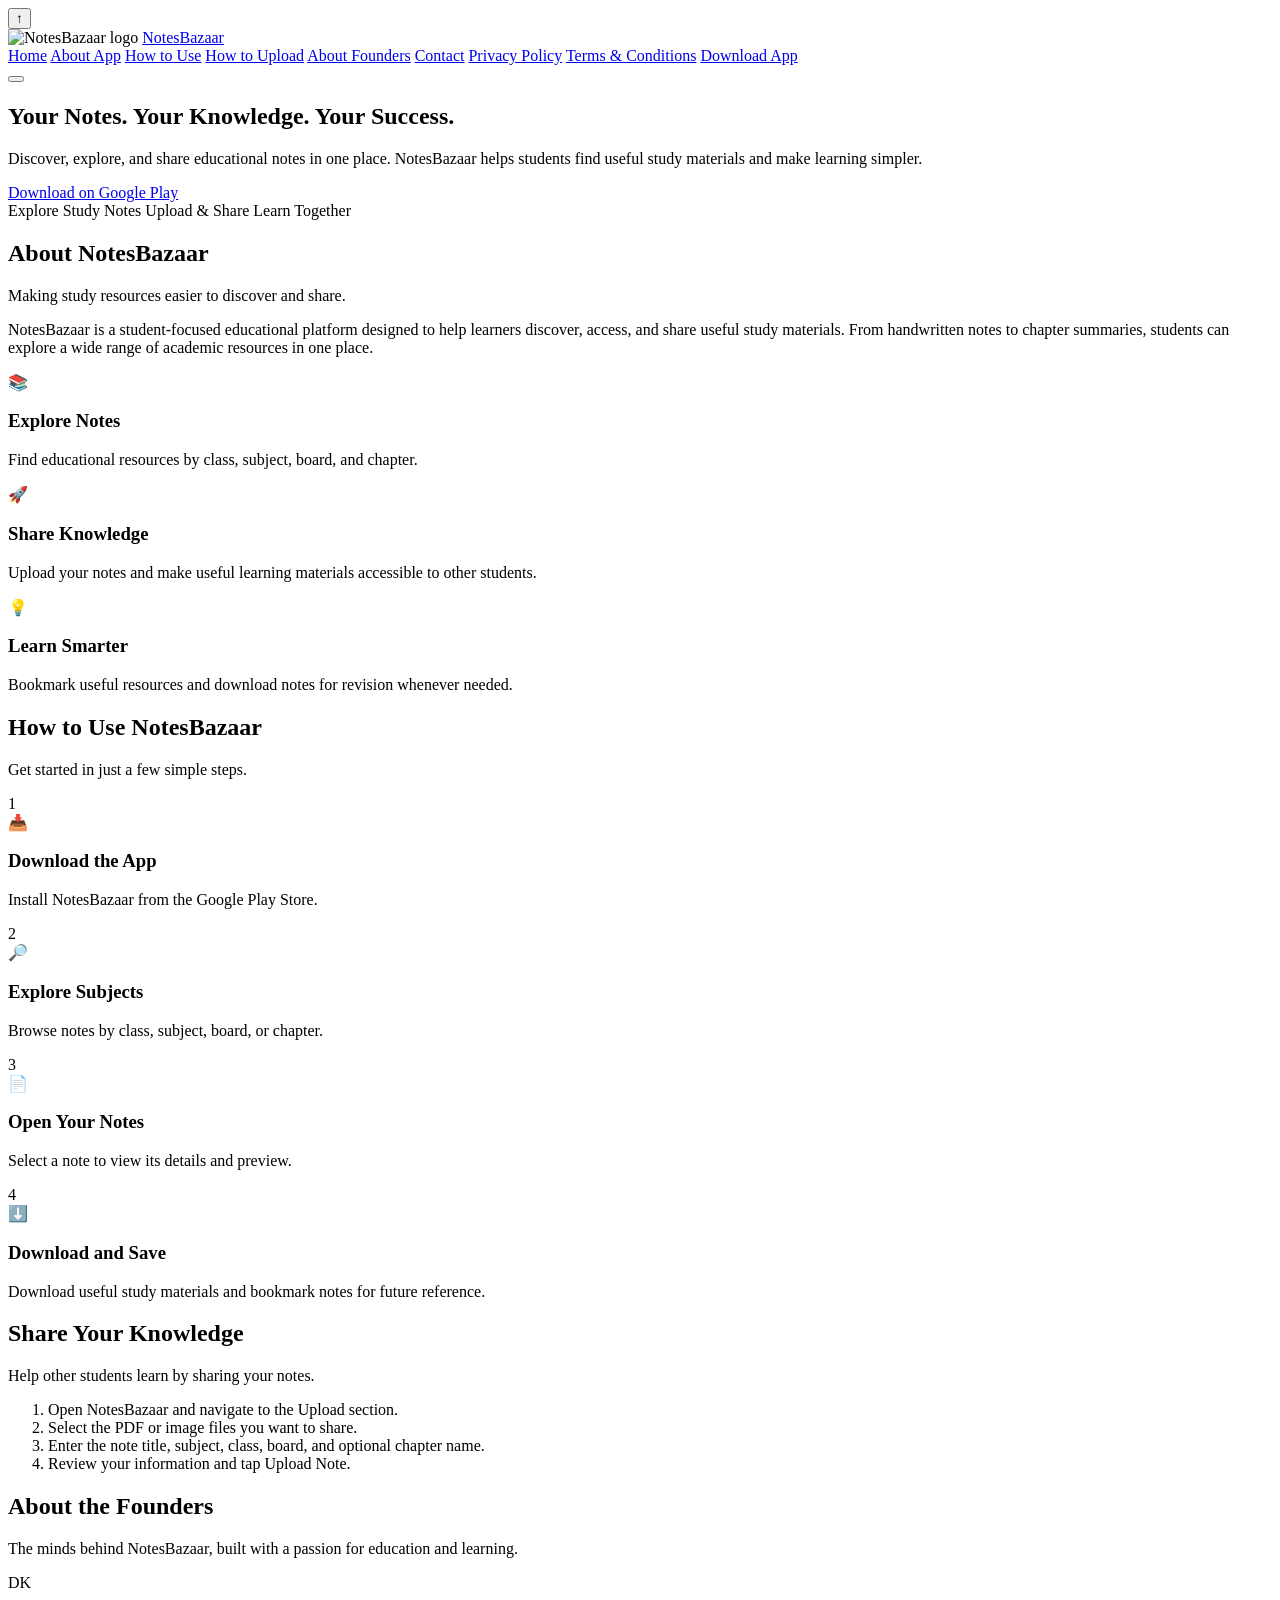
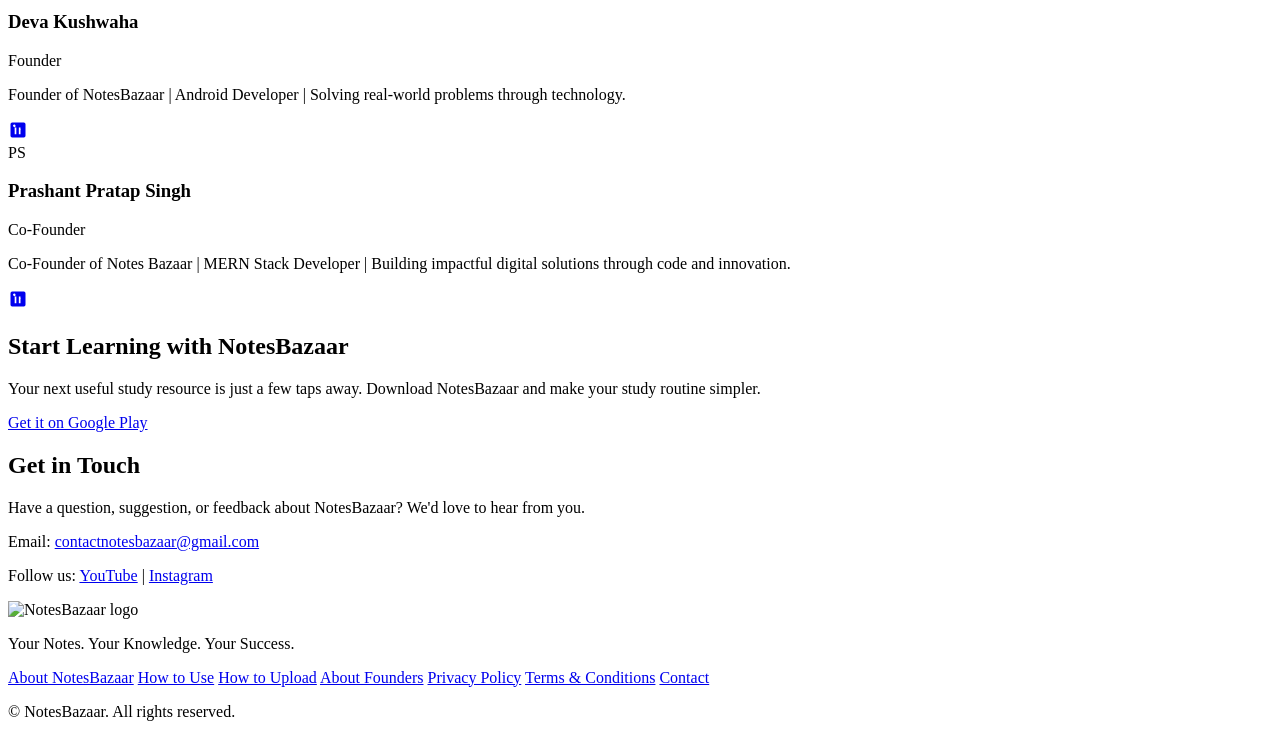
==== commit 4c952788: "Fix broken HTML structure and invalid links on the landing page" ====
--- a/index.html
+++ b/index.html
@@ -37,7 +37,7 @@
             <a href="#contact" class="nav-link">Contact</a>
             <a href="privacy-policy.html" class="nav-link">Privacy Policy</a>
             <a href="terms-and-conditions.html" class="nav-link">Terms &amp; Conditions</a>
-            <a href="download.html" class="btn-primary nav-button">Download App</a>
+            <a href="https://play.google.com/store/search?q=NotesBazaar&c=apps" class="btn-primary nav-button" target="_blank" rel="noopener noreferrer">Download App</a>
         </div>
         <button class="hamburger" id="hamburger" type="button" aria-label="Open menu" aria-controls="navLinks" aria-expanded="false">
             <span></span><span></span><span></span>
@@ -51,7 +51,7 @@
                 <h1 class="hero-title">Your Notes. Your Knowledge. Your Success.</h1>
                 <p class="hero-text">Discover, explore, and share educational notes in one place. NotesBazaar helps students find useful study materials and make learning simpler.</p>
                 <div class="hero-buttons">
-                    <a href="#download" class="btn-primary">Download on Google Play</a>
+                    <a href="https://play.google.com/store/search?q=NotesBazaar&c=apps" class="btn-primary" target="_blank" rel="noopener noreferrer">Download on Google Play</a>
                 </div>
                 <div class="hero-features">
                     <span>Explore Study Notes</span>
@@ -67,7 +67,7 @@
         <div class="container">
             <h2 class="section-title">About NotesBazaar</h2>
             <p class="section-subtitle">Making study resources easier to discover and share.</p>
-            <p class="about-text">NotesBazaar is a student‑focused educational platform designed to help learners discover, access, and share useful study materials. From handwritten notes to chapter‑wise revision resources, our goal is to make educational content easier to find and organize.</p>
+            <p class="about-text">NotesBazaar is a student-focused educational platform designed to help learners discover, access, and share useful study materials. From handwritten notes to chapter summaries, students can explore a wide range of academic resources in one place.</p>
             <div class="features-grid">
                 <div class="feature-card" data-reveal>
                     <div class="icon">📚</div>
@@ -133,6 +133,7 @@
                 <li>Enter the note title, subject, class, board, and optional chapter name.</li>
                 <li>Review your information and tap Upload Note.</li>
             </ol>
+        </div>
     </section>
 
     <!-- Founders Section -->
@@ -150,9 +151,9 @@
                     <div class="founder-info">
                         <h3>Deva Kushwaha</h3>
                         <p class="role">Founder</p>
-                        <p class="bio">Founder of NotesBazaar| Android Developer | Solving real-world problems through technology </p>
+                        <p class="bio">Founder of NotesBazaar | Android Developer | Solving real-world problems through technology.</p>
                         <div class="social-links">
-                            <a href="#" aria-label="LinkedIn" title="LinkedIn"><svg width="20" height="20" viewBox="0 0 24 24" fill="currentColor"><path d="M19 3a2 2 0 0 1 2 2v14a2 2 0 0 1-2 2H5a2 2 0 0 1-2-2V5a2 2 0 0 1 2-2h14m-.5 15.5v-5.3a3.26 3.26 0 0 0-3.26-3.26c-.85 0-1.84.52-2.28 1.3v-1.11h-2.79v8.37h2.79v-4.93c0-.77.62-1.4 1.39-1.4a1.4 1.4 0 0 1 1.4 1.4v4.93h2.75M6.46 10.9v8.37H9.2V10.9H6.46M7.83 6.45a1.6 1.6 0 0 0-1.6 1.6 1.6 1.6 0 0 0 1.6 1.6 1.6 1.6 0 0 0 1.6-1.6 1.6 1.6 0 0 0-1.6-1.6Z"/></svg></a>
+                            <a href="#" aria-label="LinkedIn" title="LinkedIn"><svg width="20" height="20" viewBox="0 0 24 24" fill="currentColor"><path d="M19 3a2 2 0 0 1 2 2v14a2 2 0 0 1-2 2H5a2 2 0 0 1-2-2V5a2 2 0 0 1 2-2h14zm-9 6h-2v8h2V9zm-1-2.5A1.5 1.5 0 1 0 9 7.5 1.5 1.5 0 0 0 9 6.5zM15 9h-2v8h2v-4.5c0-1.1.9-2 2-2s2 .9 2 2V17h-2v-4.5c0-.8-.7-1.5-1.5-1.5S15 11.7 15 12.5V9z"/></svg></a>
                         </div>
                     </div>
                 </div>
@@ -168,7 +169,7 @@
                         <p class="role">Co-Founder</p>
                         <p class="bio">Co-Founder of Notes Bazaar | MERN Stack Developer | Building impactful digital solutions through code and innovation.</p>
                         <div class="social-links">
-                            <a href="#" aria-label="LinkedIn" title="LinkedIn"><svg width="20" height="20" viewBox="0 0 24 24" fill="currentColor"><path d="M19 3a2 2 0 0 1 2 2v14a2 2 0 0 1-2 2H5a2 2 0 0 1-2-2V5a2 2 0 0 1 2-2h14m-.5 15.5v-5.3a3.26 3.26 0 0 0-3.26-3.26c-.85 0-1.84.52-2.28 1.3v-1.11h-2.79v8.37h2.79v-4.93c0-.77.62-1.4 1.39-1.4a1.4 1.4 0 0 1 1.4 1.4v4.93h2.75M6.46 10.9v8.37H9.2V10.9H6.46M7.83 6.45a1.6 1.6 0 0 0-1.6 1.6 1.6 1.6 0 0 0 1.6-1.6 1.6 1.6 0 0 0-1.6-1.6Z"/></svg></a>
+                            <a href="#" aria-label="LinkedIn" title="LinkedIn"><svg width="20" height="20" viewBox="0 0 24 24" fill="currentColor"><path d="M19 3a2 2 0 0 1 2 2v14a2 2 0 0 1-2 2H5a2 2 0 0 1-2-2V5a2 2 0 0 1 2-2h14zm-9 6h-2v8h2V9zm-1-2.5A1.5 1.5 0 1 0 9 7.5 1.5 1.5 0 0 0 9 6.5zM15 9h-2v8h2v-4.5c0-1.1.9-2 2-2s2 .9 2 2V17h-2v-4.5c0-.8-.7-1.5-1.5-1.5S15 11.7 15 12.5V9z"/></svg></a>
                         </div>
                     </div>
                 </div>
@@ -181,7 +182,7 @@
         <div class="container">
             <h2 class="section-title">Start Learning with NotesBazaar</h2>
             <p class="section-subtitle">Your next useful study resource is just a few taps away. Download NotesBazaar and make your study routine simpler.</p>
-            <a href="" id="downloadBtn" class="btn-primary cta-btn" target="_blank" rel="noopener noreferrer">Get it on Google Play</a>
+            <a href="https://play.google.com/store/search?q=NotesBazaar&c=apps" id="downloadBtn" class="btn-primary cta-btn" target="_blank" rel="noopener noreferrer">Get it on Google Play</a>
         </div>
     </section>
 
@@ -191,8 +192,8 @@
             <h2 class="section-title">Get in Touch</h2>
             <p class="section-subtitle">Have a question, suggestion, or feedback about NotesBazaar? We'd love to hear from you.</p>
             <div class="contact-card" data-reveal>
-                <p>Email: <a href="mailto:contactnotesbazaar@gmail.com">contact@notesbazaar.com</a></p>
-                <p>Follow us:  <a href="#" aria-label="Youtube">YouTube</a> | <a href="#" aria-label="Instagram">Instagram</a></p>
+                <p>Email: <a href="mailto:contactnotesbazaar@gmail.com">contactnotesbazaar@gmail.com</a></p>
+                <p>Follow us: <a href="https://www.youtube.com" target="_blank" rel="noopener noreferrer" aria-label="YouTube">YouTube</a> | <a href="https://www.instagram.com" target="_blank" rel="noopener noreferrer" aria-label="Instagram">Instagram</a></p>
             </div>
         </div>
     </section>
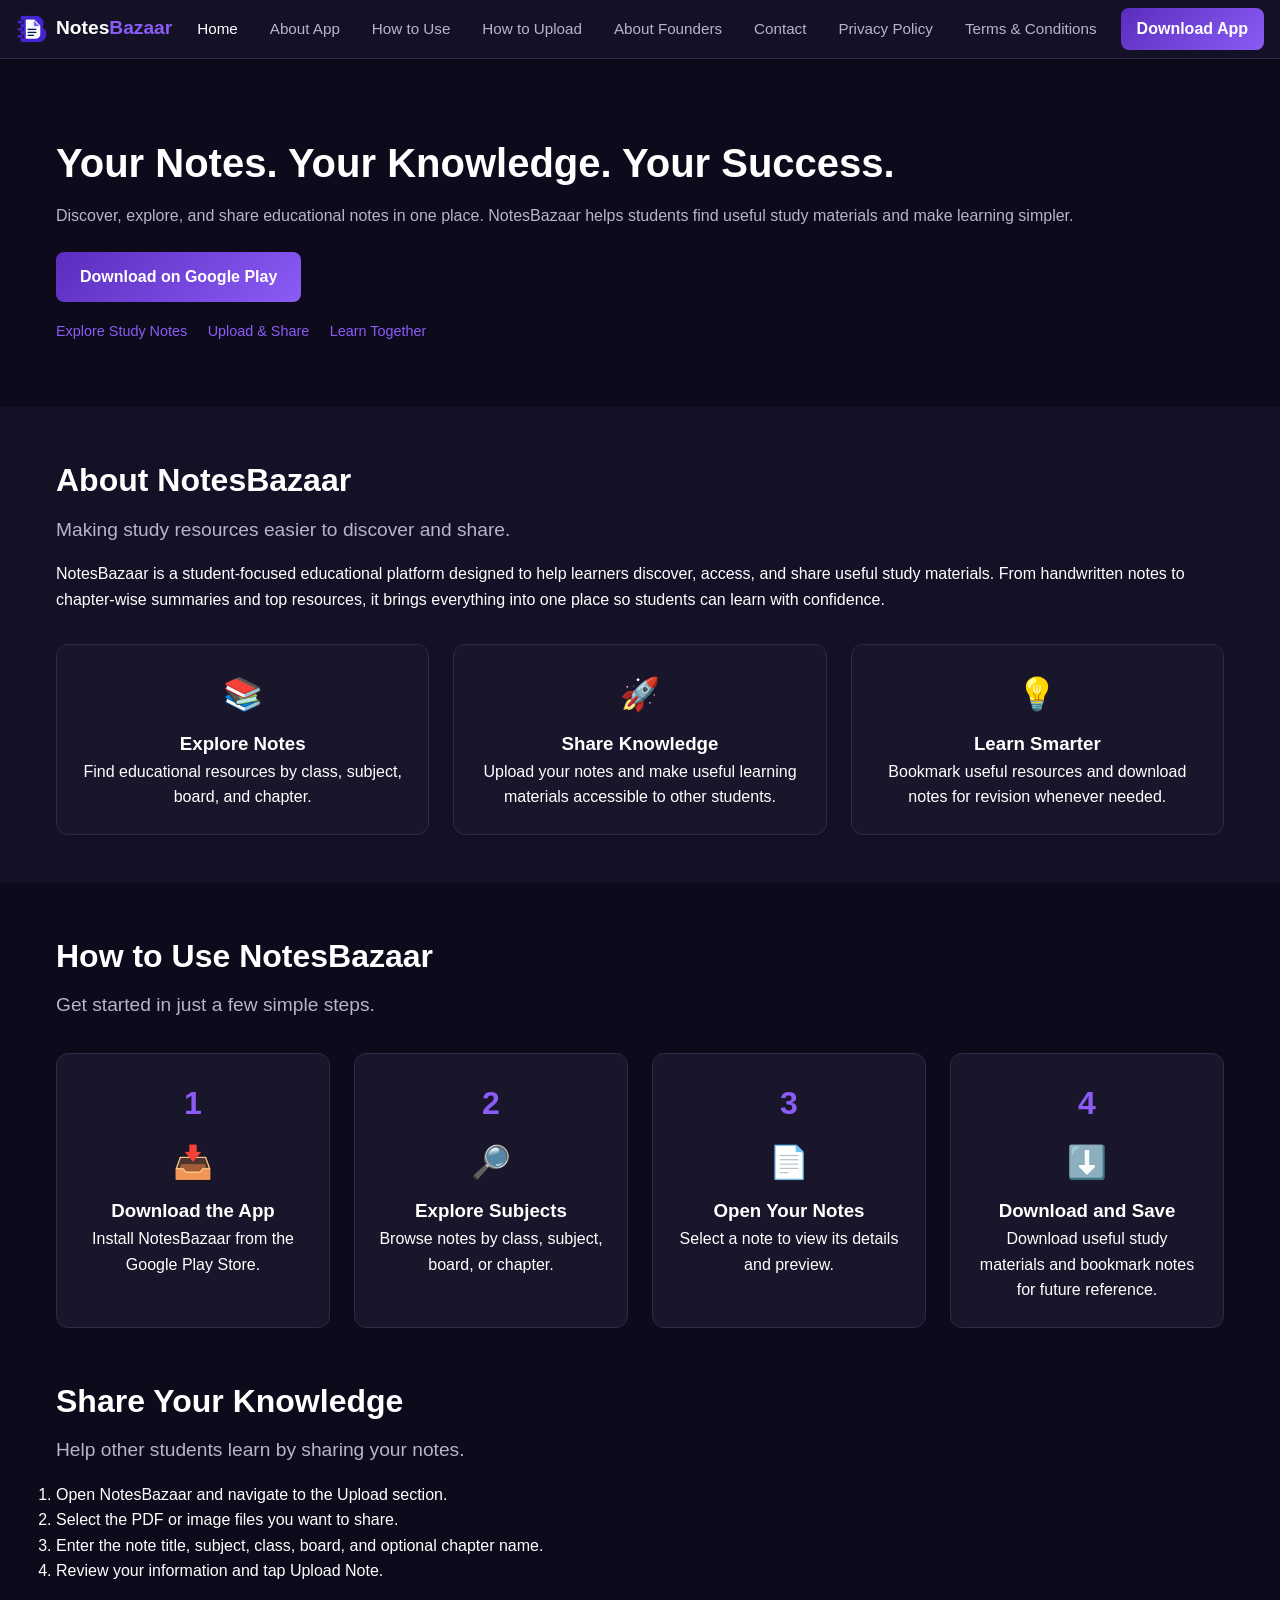
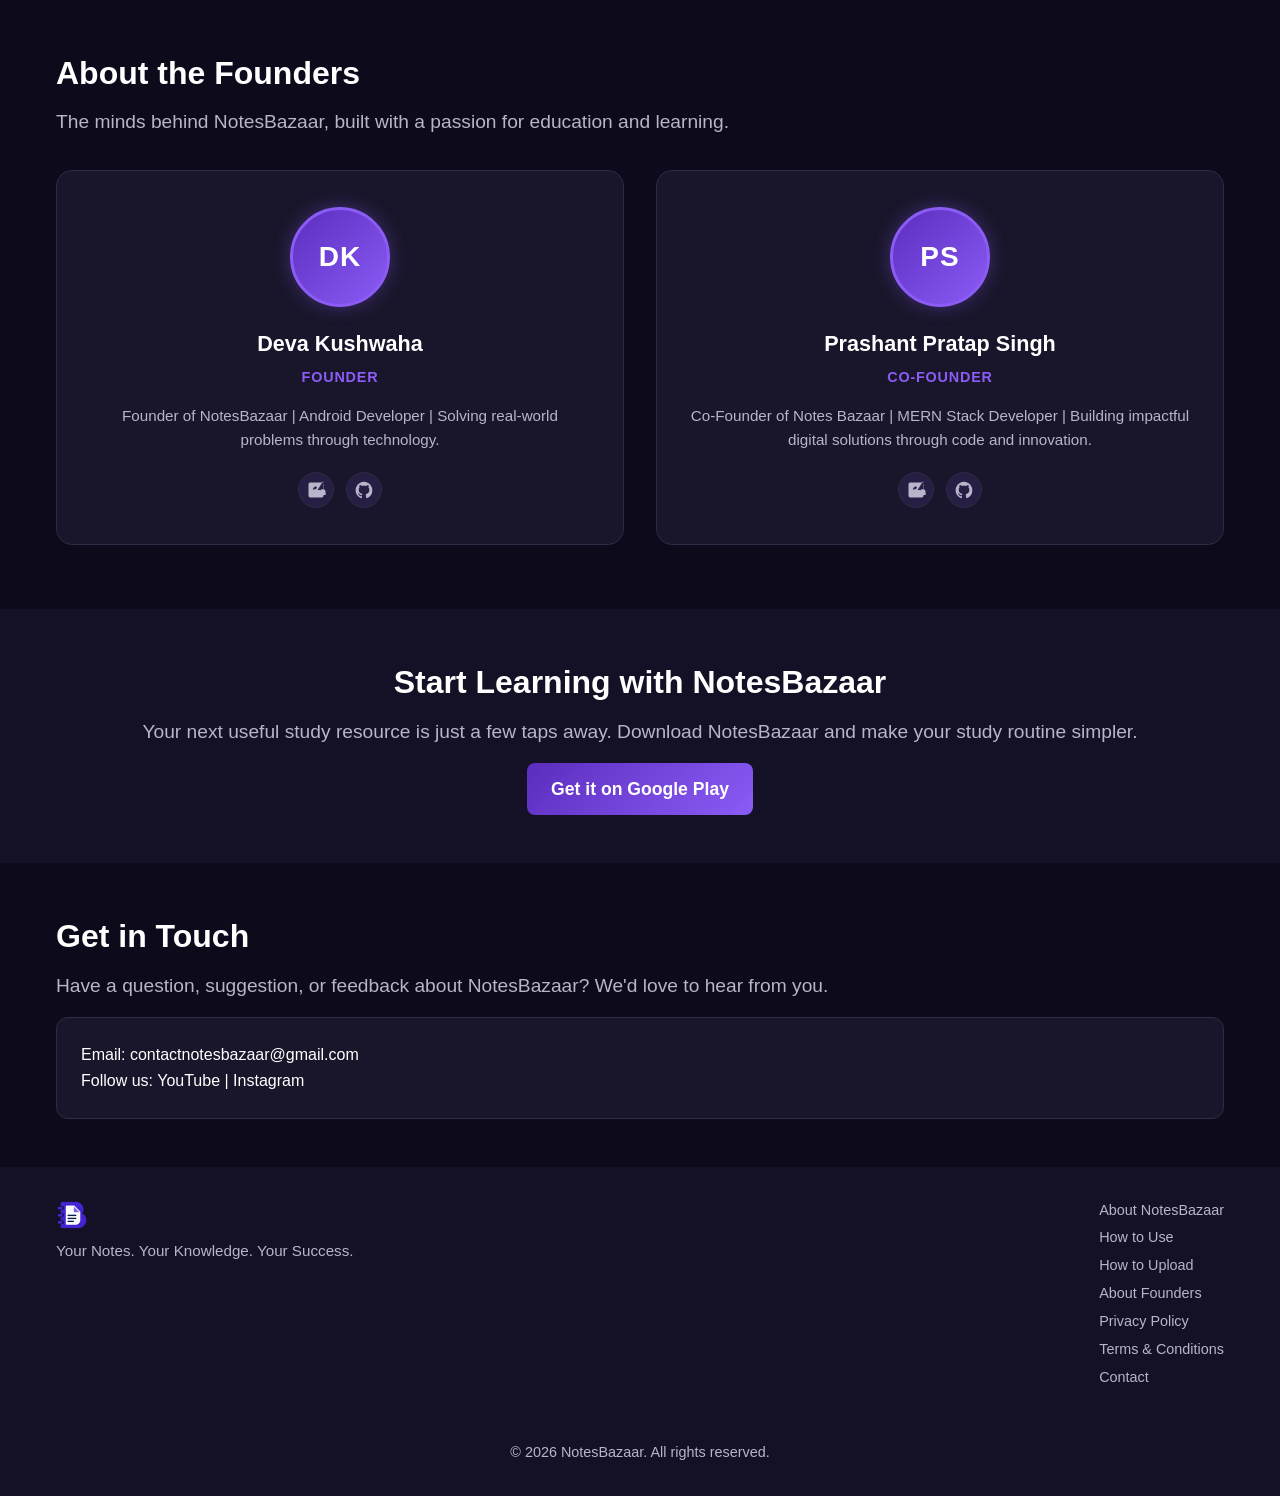
==== commit 13b59760: "Fix broken asset and stylesheet paths so the landing page and policy pages load their CSS and JS cor" ====
--- a/index.html
+++ b/index.html
@@ -9,14 +9,14 @@
     <!-- Open Graph -->
     <meta property="og:title" content="NotesBazaar — Study Notes for Students" />
     <meta property="og:description" content="Discover, explore, and share educational notes. Download the NotesBazaar app from Google Play." />
-    <meta property="og:image" content="assets/logo.png" />
+    <meta property="og:image" content="logo.png" />
     <meta property="og:url" content="#" />
-    <link rel="icon" type="image/png" sizes="32x32" href="assets/favicon.png">
-    <link rel="icon" type="image/svg+xml" href="assets/favicon.svg">
-    <link rel="shortcut icon" href="assets/favicon.ico">
-    <link rel="apple-touch-icon" href="assets/apple-touch-icon.png">
+    <link rel="icon" type="image/png" sizes="32x32" href="favicon.png">
+    <link rel="icon" type="image/svg+xml" href="favicon.svg">
+    <link rel="shortcut icon" href="favicon.ico">
+    <link rel="apple-touch-icon" href="apple-touch-icon.png">
     <link href="https://fonts.googleapis.com/css2?family=Inter:wght@400;500;600;700&display=swap" rel="stylesheet">
-    <link rel="stylesheet" href="css/style.css">
+    <link rel="stylesheet" href="style.css">
 </head>
 <body>
     <!-- Back to top button -->
@@ -25,7 +25,7 @@
     <!-- Navigation Bar -->
     <nav class="navbar" id="navbar">
         <div class="nav-left">
-            <img src="assets/logo.png" alt="NotesBazaar logo" class="logo">
+            <img src="logo.png" alt="NotesBazaar logo" class="logo">
             <a href="#" class="brand">Notes<span class="highlight">Bazaar</span></a>
         </div>
         <div class="nav-right" id="navLinks">
@@ -67,7 +67,7 @@
         <div class="container">
             <h2 class="section-title">About NotesBazaar</h2>
             <p class="section-subtitle">Making study resources easier to discover and share.</p>
-            <p class="about-text">NotesBazaar is a student-focused educational platform designed to help learners discover, access, and share useful study materials. From handwritten notes to chapter summaries, students can explore a wide range of academic resources in one place.</p>
+            <p class="about-text">NotesBazaar is a student-focused educational platform designed to help learners discover, access, and share useful study materials. From handwritten notes to chapter-wise summaries and top resources, it brings everything into one place so students can learn with confidence.</p>
             <div class="features-grid">
                 <div class="feature-card" data-reveal>
                     <div class="icon">📚</div>
@@ -145,7 +145,7 @@
                 <!-- Founder: Deva Kushwaha -->
                 <div class="founder-card" data-reveal>
                     <div class="founder-avatar">
-                        <img src="assets/deva-kushwaha.jpg" alt="Deva Kushwaha" onerror="this.style.display='none'; this.nextElementSibling.style.display='flex'">
+                        <img src="deva-kushwaha.jpg" alt="Deva Kushwaha" onerror="this.style.display='none'; this.nextElementSibling.style.display='flex'">
                         <span class="avatar-fallback">DK</span>
                     </div>
                     <div class="founder-info">
@@ -153,7 +153,8 @@
                         <p class="role">Founder</p>
                         <p class="bio">Founder of NotesBazaar | Android Developer | Solving real-world problems through technology.</p>
                         <div class="social-links">
-                            <a href="#" aria-label="LinkedIn" title="LinkedIn"><svg width="20" height="20" viewBox="0 0 24 24" fill="currentColor"><path d="M19 3a2 2 0 0 1 2 2v14a2 2 0 0 1-2 2H5a2 2 0 0 1-2-2V5a2 2 0 0 1 2-2h14zm-9 6h-2v8h2V9zm-1-2.5A1.5 1.5 0 1 0 9 7.5 1.5 1.5 0 0 0 9 6.5zM15 9h-2v8h2v-4.5c0-1.1.9-2 2-2s2 .9 2 2V17h-2v-4.5c0-.8-.7-1.5-1.5-1.5S15 11.7 15 12.5V9z"/></svg></a>
+                            <a href="#" aria-label="LinkedIn" title="LinkedIn"><svg width="20" height="20" viewBox="0 0 24 24" fill="currentColor"><path d="M19 3a2 2 0 0 1 2 2v14a2 2 0 0 1-2 2H5a2 2 0 0 1-2-2V5a2 2 0 0 1 2-2h14zm-9 6.5A1.5 1.5 0 1 0 10 9a1.5 1.5 0 0 0 0 3zm-1.5 2.5h3V18h-3v-6zm5.5 0h2.9v.8h.1c.4-.8 1.4-1.6 2.9-1.6 3.1 0 3.7 2 3.7 4.7V18h-3v-16.8 "/></svg></a>
+                            <a href="#" aria-label="GitHub" title="GitHub"><svg width="20" height="20" viewBox="0 0 24 24" fill="currentColor"><path d="M12 2C6.48 2 2 6.58 2 12.22c0 4.52 2.87 8.34 6.84 9.69.5.09.68-.22.68-.49 0-.24-.01-1.04-.02-1.89-2.78.62-3.37-1.39-3.37-1.39-.45-1.17-1.11-1.49-1.11-1.49-.92-.64.07-.62.07-.62 1.01.07 1.54 1.05 1.54 1.05.9 1.56 2.37 1.11 2.95.85.09-.66.35-1.11.64-1.37-2.22-.26-4.56-1.15-4.56-5.11 0-1.13.39-2.06 1.03-2.78-.1-.26-.45-1.31.1-2.72 0 0 .84-.27 2.75 1.06A9.22 9.22 0 0 1 12 6.84c.85 0 1.71.12 2.51.34 1.9-1.33 2.74-1.06 2.74-1.06.55 1.41.2 2.46.1 2.72.64.72 1.03 1.65 1.03 2.78 0 3.97-2.35 4.84-4.58 5.1.36.32.69.94.69 1.9 0 1.37-.01 2.47-.01 2.8 0 .27.18.59.69.48A10.23 10.23 0 0 0 22 12.22C22 6.58 17.52 2 12 2z"/></svg></a>
                         </div>
                     </div>
                 </div>
@@ -161,7 +162,7 @@
                 <!-- Co-Founder: Prashant Pratap Singh -->
                 <div class="founder-card" data-reveal>
                     <div class="founder-avatar">
-                        <img src="assets/prashant-singh.jpg" alt="Prashant Pratap Singh" onerror="this.style.display='none'; this.nextElementSibling.style.display='flex'">
+                        <img src="prashant-singh.jpg" alt="Prashant Pratap Singh" onerror="this.style.display='none'; this.nextElementSibling.style.display='flex'">
                         <span class="avatar-fallback">PS</span>
                     </div>
                     <div class="founder-info">
@@ -169,7 +170,8 @@
                         <p class="role">Co-Founder</p>
                         <p class="bio">Co-Founder of Notes Bazaar | MERN Stack Developer | Building impactful digital solutions through code and innovation.</p>
                         <div class="social-links">
-                            <a href="#" aria-label="LinkedIn" title="LinkedIn"><svg width="20" height="20" viewBox="0 0 24 24" fill="currentColor"><path d="M19 3a2 2 0 0 1 2 2v14a2 2 0 0 1-2 2H5a2 2 0 0 1-2-2V5a2 2 0 0 1 2-2h14zm-9 6h-2v8h2V9zm-1-2.5A1.5 1.5 0 1 0 9 7.5 1.5 1.5 0 0 0 9 6.5zM15 9h-2v8h2v-4.5c0-1.1.9-2 2-2s2 .9 2 2V17h-2v-4.5c0-.8-.7-1.5-1.5-1.5S15 11.7 15 12.5V9z"/></svg></a>
+                            <a href="#" aria-label="LinkedIn" title="LinkedIn"><svg width="20" height="20" viewBox="0 0 24 24" fill="currentColor"><path d="M19 3a2 2 0 0 1 2 2v14a2 2 0 0 1-2 2H5a2 2 0 0 1-2-2V5a2 2 0 0 1 2-2h14zm-9 6.5A1.5 1.5 0 1 0 10 9a1.5 1.5 0 0 0 0 3zm-1.5 2.5h3V18h-3v-6zm5.5 0h2.9v.8h.1c.4-.8 1.4-1.6 2.9-1.6 3.1 0 3.7 2 3.7 4.7V18h-3v-16.8 "/></svg></a>
+                            <a href="#" aria-label="GitHub" title="GitHub"><svg width="20" height="20" viewBox="0 0 24 24" fill="currentColor"><path d="M12 2C6.48 2 2 6.58 2 12.22c0 4.52 2.87 8.34 6.84 9.69.5.09.68-.22.68-.49 0-.24-.01-1.04-.02-1.89-2.78.62-3.37-1.39-3.37-1.39-.45-1.17-1.11-1.49-1.11-1.49-.92-.64.07-.62.07-.62 1.01.07 1.54 1.05 1.54 1.05.9 1.56 2.37 1.11 2.95.85.09-.66.35-1.11.64-1.37-2.22-.26-4.56-1.15-4.56-5.11 0-1.13.39-2.06 1.03-2.78-.1-.26-.45-1.31.1-2.72 0 0 .84-.27 2.75 1.06A9.22 9.22 0 0 1 12 6.84c.85 0 1.71.12 2.51.34 1.9-1.33 2.74-1.06 2.74-1.06.55 1.41.2 2.46.1 2.72.64.72 1.03 1.65 1.03 2.78 0 3.97-2.35 4.84-4.58 5.1.36.32.69.94.69 1.9 0 1.37-.01 2.47-.01 2.8 0 .27.18.59.69.48A10.23 10.23 0 0 0 22 12.22C22 6.58 17.52 2 12 2z"/></svg></a>
                         </div>
                     </div>
                 </div>
@@ -202,7 +204,7 @@
     <footer class="footer">
         <div class="container footer-container">
             <div class="footer-brand">
-                <img src="assets/logo.png" alt="NotesBazaar logo" class="logo">
+                <img src="logo.png" alt="NotesBazaar logo" class="logo">
                 <p class="tagline">Your Notes. Your Knowledge. Your Success.</p>
             </div>
             <div class="footer-links">
@@ -220,6 +222,6 @@
         </div>
     </footer>
 
-    <script src="js/script.js"></script>
+    <script src="script.js"></script>
 </body>
 </html>
--- a/style.css
+++ b/style.css
@@ -0,0 +1,537 @@
+/* Base Reset */
+* {
+  margin: 0;
+  padding: 0;
+  box-sizing: border-box;
+}
+
+html {
+  scroll-behavior: smooth;
+}
+
+body {
+  font-family: 'Inter', sans-serif;
+  background-color: #0D0A1B; /* Main background */
+  color: #FFFFFF; /* Main text */
+  line-height: 1.6;
+}
+
+a { color: inherit; text-decoration: none; }
+
+.container { max-width: 1200px; margin: 0 auto; padding: 0 1rem; }
+
+/* Utility */
+.btn-primary {
+  display: inline-block;
+  background: linear-gradient(135deg, #5B2DBE, #8B5CF6);
+  color: #FFFFFF;
+  padding: 0.75rem 1.5rem;
+  border: none;
+  border-radius: 8px;
+  font-weight: 600;
+  cursor: pointer;
+  transition: transform 0.2s;
+}
+
+.btn-primary:hover { transform: translateY(-2px); }
+
+.btn-outline {
+  display: inline-block;
+  border: 2px solid #5B2DBE;
+  color: #5B2DBE;
+  padding: 0.75rem 1.5rem;
+  border-radius: 8px;
+  font-weight: 600;
+  background: transparent;
+  cursor: pointer;
+  transition: background 0.2s, color 0.2s;
+}
+
+.btn-outline:hover {
+  background: rgba(91,45,190,0.1);
+  color: #8B5CF6;
+}
+
+/* Navbar */
+.navbar {
+  position: sticky;
+  top: 0;
+  background: #141126; /* Secondary background */
+  display: flex;
+  justify-content: space-between;
+  align-items: center;
+  padding: 0.5rem 1rem;
+  z-index: 1000;
+  border-bottom: 1px solid #302A46;
+}
+
+.nav-left { display: flex; align-items: center; gap: 0.5rem; }
+.logo { width: 32px; height: 32px; object-fit: contain; vertical-align: middle; }
+.brand { font-size: 1.2rem; font-weight: 600; color: #FFFFFF; }
+.brand .highlight { color: #8B5CF6; }
+
+.nav-right { display: flex; align-items: center; gap: 1rem; }
+.nav-link { color: #B8B4C9; font-size: 0.95rem; padding: 0.5rem; transition: color 0.2s; }
+.nav-link:hover, .nav-link.active { color: #FFFFFF; }
+.nav-button { padding: 0.5rem 1rem; }
+
+.hamburger {
+  display: none;
+  flex-direction: column;
+  justify-content: center;
+  align-items: center;
+  gap: 5px;
+  width: 40px;
+  height: 40px;
+  cursor: pointer;
+  background: transparent;
+  border: none;
+  border-radius: 8px;
+  padding: 6px;
+  color: inherit;
+  font: inherit;
+  transition: background-color 0.2s ease;
+  user-select: none;
+  -webkit-tap-highlight-color: transparent;
+}
+
+.hamburger:hover,
+.hamburger:focus-visible {
+  background: rgba(139, 92, 246, 0.15);
+  outline: none;
+}
+
+.hamburger span {
+  display: block;
+  width: 22px;
+  height: 2px;
+  background: #FFFFFF;
+  border-radius: 2px;
+  transition: transform 0.3s ease, opacity 0.2s ease;
+  transform-origin: center;
+}
+
+.hamburger.active span:nth-child(1) {
+  transform: translateY(7px) rotate(45deg);
+}
+
+.hamburger.active span:nth-child(2) {
+  opacity: 0;
+  transform: scaleX(0);
+}
+
+.hamburger.active span:nth-child(3) {
+  transform: translateY(-7px) rotate(-45deg);
+}
+
+/* Hero */
+.hero { padding: 4rem 0; background: #0D0A1B; }
+.hero .container { position: relative; display: flex; flex-wrap: wrap; gap: 2rem; align-items: center; }
+.hero-left { position: relative; z-index: 1; flex: 1 1 400px; }
+/* .badge removed as per new design */
+.hero-title { font-size: 2.5rem; margin: 0.5rem 0; color: #FFFFFF; }
+.hero-text { font-size: 1rem; margin-bottom: 1.5rem; color: #B8B4C9; }
+.hero-buttons { display: flex; gap: 1rem; margin-bottom: 1rem; }
+.hero-features span { display: inline-block; margin-right: 1rem; font-size: 0.9rem; color: #8B5CF6; }
+
+/* Phone mockup */
+.phone-mockup {
+  position: relative;
+  width: 260px;
+  height: 520px;
+  background: #19162B; /* Card background */
+  border-radius: 24px;
+  box-shadow: 0 4px 12px rgba(0,0,0,0.5);
+  overflow: hidden;
+}
+.phone-screen {
+  padding: 1rem;
+  height: 85%;
+}
+.search-bar input {
+  width: 100%;
+  padding: 0.5rem;
+  border: 1px solid #302A46;
+  border-radius: 8px;
+  background: #141126;
+  color: #B8B4C9;
+}
+.chips { margin: 0.5rem 0; display: flex; flex-wrap: wrap; gap: 0.3rem; }
+.chip { background: #5B2DBE; color: #FFFFFF; padding: 0.2rem 0.5rem; border-radius: 12px; font-size: 0.75rem; }
+.trending-list { list-style: none; margin-top: 0.5rem; }
+.trending-list li { padding: 0.3rem 0; border-bottom: 1px solid #302A46; color: #B8B4C9; font-size: 0.85rem; }
+.phone-bottom-nav {
+  position: absolute;
+  bottom: 0;
+  width: 100%;
+  height: 10%;
+  background: #5B2DBE;
+  display: flex; justify-content: space-around; align-items: center;
+}
+
+/* About Section */
+.about { padding: 3rem 0; background: #141126; }
+.section-title { font-size: 2rem; margin-bottom: 0.5rem; color: #FFFFFF; }
+.section-subtitle { font-size: 1.2rem; color: #B8B4C9; margin-bottom: 1rem; }
+.features-grid { display: grid; grid-template-columns: repeat(auto-fit, minmax(250px,1fr)); gap: 1.5rem; margin-top: 2rem; }
+.feature-card {
+  background: #19162B;
+  padding: 1.5rem;
+  border-radius: 12px;
+  border: 1px solid #302A46;
+  text-align: center;
+  transition: transform 0.2s, box-shadow 0.2s;
+}
+.feature-card:hover { transform: translateY(-4px); box-shadow: 0 6px 12px rgba(0,0,0,0.4); }
+.feature-card .icon { font-size: 2rem; margin-bottom: 0.5rem; }
+
+/* Howto Section */
+.howto { padding: 3rem 0; background: #0D0A1B; }
+.steps-grid { display: grid; grid-template-columns: repeat(auto-fit, minmax(200px,1fr)); gap: 1.5rem; margin-top: 2rem; }
+.step-card {
+  background: #19162B;
+  border: 1px solid #302A46;
+  border-radius: 12px;
+  padding: 1.5rem;
+  text-align: center;
+  transition: transform 0.2s, box-shadow 0.2s, border-color 0.2s;
+}
+.step-card:hover {
+  transform: translateY(-4px);
+  border-color: #8B5CF6;
+  box-shadow: 0 6px 12px rgba(139,92,246,0.2);
+}
+.step-number { font-size: 2rem; font-weight: 700; color: #8B5CF6; }
+.step-icon { font-size: 2rem; margin: 0.5rem 0; }
+
+/* Message from Founder Section */
+.founder-message {
+  padding: 4.5rem 0;
+  background: #141126;
+  position: relative;
+  border-top: 1px solid #251F3D;
+  border-bottom: 1px solid #251F3D;
+}
+
+.message-card {
+  max-width: 860px;
+  margin: 0 auto;
+  background: linear-gradient(145deg, #19162B 0%, #1c1536 100%);
+  border: 1px solid #3d3460;
+  border-radius: 20px;
+  padding: 3rem 2.5rem;
+  text-align: center;
+  position: relative;
+  box-shadow: 0 16px 40px rgba(0, 0, 0, 0.4), 0 0 40px rgba(139, 92, 246, 0.12);
+  transition: transform 0.3s ease, border-color 0.3s ease, box-shadow 0.3s ease;
+}
+
+.message-card:hover {
+  transform: translateY(-3px);
+  border-color: #8B5CF6;
+  box-shadow: 0 20px 48px rgba(0, 0, 0, 0.5), 0 0 50px rgba(139, 92, 246, 0.2);
+}
+
+.quote-badge {
+  width: 56px;
+  height: 56px;
+  margin: 0 auto 1.25rem;
+  border-radius: 50%;
+  background: linear-gradient(135deg, #5B2DBE, #8B5CF6);
+  display: flex;
+  align-items: center;
+  justify-content: center;
+  box-shadow: 0 0 22px rgba(139, 92, 246, 0.45);
+}
+
+.quote-mark {
+  font-family: Georgia, serif;
+  font-size: 2.8rem;
+  line-height: 1;
+  color: #FFFFFF;
+  margin-top: 10px;
+}
+
+.founder-message .section-title {
+  font-size: 2rem;
+  margin-bottom: 1.5rem;
+  color: #FFFFFF;
+}
+
+.message-quote {
+  margin: 0 0 2rem;
+  padding: 0;
+}
+
+.message-quote p {
+  font-size: 1.15rem;
+  line-height: 1.85;
+  color: #E2DFEE;
+  font-style: italic;
+  font-weight: 400;
+  margin: 0;
+}
+
+.message-author {
+  display: inline-flex;
+  align-items: center;
+  gap: 1rem;
+  text-align: left;
+  padding-top: 1.5rem;
+  border-top: 1px solid #302A46;
+}
+
+.author-avatar {
+  width: 50px;
+  height: 50px;
+  border-radius: 50%;
+  background: linear-gradient(135deg, #5B2DBE, #8B5CF6);
+  color: #FFFFFF;
+  font-weight: 700;
+  font-size: 1.15rem;
+  display: flex;
+  align-items: center;
+  justify-content: center;
+  border: 2px solid #8B5CF6;
+  box-shadow: 0 0 14px rgba(139, 92, 246, 0.35);
+  flex-shrink: 0;
+}
+
+.author-meta {
+  display: flex;
+  flex-direction: column;
+}
+
+.author-name {
+  font-size: 1.15rem;
+  color: #FFFFFF;
+  font-weight: 600;
+}
+
+.author-title {
+  font-size: 0.85rem;
+  color: #8B5CF6;
+  font-weight: 500;
+  letter-spacing: 0.5px;
+}
+
+@media (max-width: 768px) {
+  .founder-message {
+    padding: 3rem 0;
+  }
+  .message-card {
+    padding: 2rem 1.25rem;
+  }
+  .message-quote p {
+    font-size: 1.05rem;
+    line-height: 1.7;
+  }
+  .founder-message .section-title {
+    font-size: 1.65rem;
+  }
+}
+
+/* Founders Section */
+.creator { padding: 4rem 0; background: #0D0A1B; }
+.founders-grid {
+  display: grid;
+  grid-template-columns: repeat(auto-fit, minmax(290px, 1fr));
+  gap: 2rem;
+  margin-top: 2rem;
+}
+.founder-card {
+  background: #19162B;
+  border: 1px solid #302A46;
+  border-radius: 16px;
+  padding: 2.25rem 2rem;
+  display: flex;
+  flex-direction: column;
+  align-items: center;
+  text-align: center;
+  transition: transform 0.25s ease, border-color 0.25s ease, box-shadow 0.25s ease;
+}
+.founder-card:hover {
+  transform: translateY(-4px);
+  border-color: #8B5CF6;
+  box-shadow: 0 12px 28px rgba(139, 92, 246, 0.18);
+}
+.founder-avatar {
+  width: 100px;
+  height: 100px;
+  border-radius: 50%;
+  margin-bottom: 1.25rem;
+  position: relative;
+  overflow: hidden;
+  display: flex;
+  align-items: center;
+  justify-content: center;
+  border: 3px solid #8B5CF6;
+  box-shadow: 0 0 18px rgba(139, 92, 246, 0.35);
+  background: linear-gradient(135deg, #5B2DBE, #8B5CF6);
+  flex-shrink: 0;
+}
+.founder-avatar img {
+  width: 100%;
+  height: 100%;
+  object-fit: cover;
+}
+.founder-avatar .avatar-fallback {
+  display: flex;
+  align-items: center;
+  justify-content: center;
+  width: 100%;
+  height: 100%;
+  font-size: 1.75rem;
+  font-weight: 700;
+  color: #FFFFFF;
+  letter-spacing: 1px;
+}
+.founder-info {
+  display: flex;
+  flex-direction: column;
+  align-items: center;
+}
+.founder-info h3 {
+  font-size: 1.35rem;
+  color: #FFFFFF;
+  margin-bottom: 0.3rem;
+}
+.founder-info .role {
+  font-size: 0.9rem;
+  color: #8B5CF6;
+  font-weight: 600;
+  margin-bottom: 0.9rem;
+  text-transform: uppercase;
+  letter-spacing: 0.8px;
+}
+.founder-info .bio {
+  color: #B8B4C9;
+  font-size: 0.95rem;
+  line-height: 1.6;
+  margin-bottom: 1.25rem;
+}
+.founder-info .social-links {
+  display: flex;
+  gap: 0.75rem;
+}
+.founder-info .social-links a {
+  display: inline-flex;
+  align-items: center;
+  justify-content: center;
+  width: 36px;
+  height: 36px;
+  border-radius: 50%;
+  background: rgba(139, 92, 246, 0.12);
+  color: #B8B4C9;
+  border: 1px solid #302A46;
+  transition: color 0.2s, background-color 0.2s, border-color 0.2s, transform 0.2s;
+}
+.founder-info .social-links a:hover {
+  color: #FFFFFF;
+  background: #5B2DBE;
+  border-color: #8B5CF6;
+  transform: translateY(-2px);
+}
+.connect-btn { margin-top: 1rem; display: inline-block; }
+
+/* Download CTA */
+.download { padding: 3rem 0; background: #141126; text-align: center; }
+.cta-btn { font-size: 1.1rem; }
+
+/* Contact Section */
+.contact { padding: 3rem 0; background: #0D0A1B; }
+.contact-card { background: #19162B; padding: 1.5rem; border-radius: 12px; border: 1px solid #302A46; }
+
+/* Footer */
+.footer { padding: 2rem 0; background: #141126; color: #B8B4C9; font-size: 0.9rem; }
+.footer-container { display: flex; flex-wrap: wrap; gap: 2rem; justify-content: space-between; }
+.footer-brand .tagline { margin-top: 0.5rem; font-size: 0.95rem; }
+.footer-links a { display: block; color: #B8B4C9; margin-bottom: 0.3rem; }
+.footer-copy { width: 100%; text-align: center; margin-top: 1rem; }
+
+/* Back to top */
+#backToTop {
+  position: fixed;
+  bottom: 2rem;
+  right: 2rem;
+  background: #5B2DBE;
+  color: #FFFFFF;
+  border: none;
+  border-radius: 50%;
+  width: 40px;
+  height: 40px;
+  font-size: 1.2rem;
+  cursor: pointer;
+  display: none;
+  align-items: center;
+  justify-content: center;
+}
+
+/* Responsive */
+@media (max-width: 768px) {
+  .hamburger {
+    display: flex;
+  }
+
+  .nav-right {
+    display: flex;
+    flex-direction: column;
+    align-items: stretch;
+    position: absolute;
+    top: 100%;
+    left: 0;
+    right: 0;
+    width: 100%;
+    background: #141126;
+    border-top: 1px solid #302A46;
+    border-bottom: 1px solid #302A46;
+    box-shadow: 0 16px 30px rgba(0, 0, 0, 0.6);
+    padding: 0 1.25rem;
+    gap: 0.25rem;
+    max-height: 0;
+    opacity: 0;
+    visibility: hidden;
+    overflow: hidden;
+    transition: max-height 0.35s ease, opacity 0.25s ease, visibility 0.35s ease, padding 0.35s ease;
+  }
+
+  .nav-right.active {
+    max-height: 85vh;
+    opacity: 1;
+    visibility: visible;
+    overflow-y: auto;
+    padding: 1rem 1.25rem 1.5rem;
+  }
+
+  .nav-link {
+    display: block;
+    padding: 0.75rem 1rem;
+    border-radius: 8px;
+    font-size: 1rem;
+    color: #B8B4C9;
+    transition: background-color 0.2s ease, color 0.2s ease;
+  }
+
+  .nav-link:hover,
+  .nav-link:focus,
+  .nav-link.active {
+    background: rgba(139, 92, 246, 0.15);
+    color: #FFFFFF;
+  }
+
+  .nav-button {
+    margin-top: 0.5rem;
+    text-align: center;
+    width: 100%;
+    display: block;
+  }
+
+  .hero .container, .creator-container { flex-direction: column; }
+  .hero-right { order: -1; }
+}
+
+/* Reduced motion */
+@media (prefers-reduced-motion: reduce) {
+  *, *::before, *::after { transition: none !important; }
+  .step-card:hover { transform: none; }
+}
